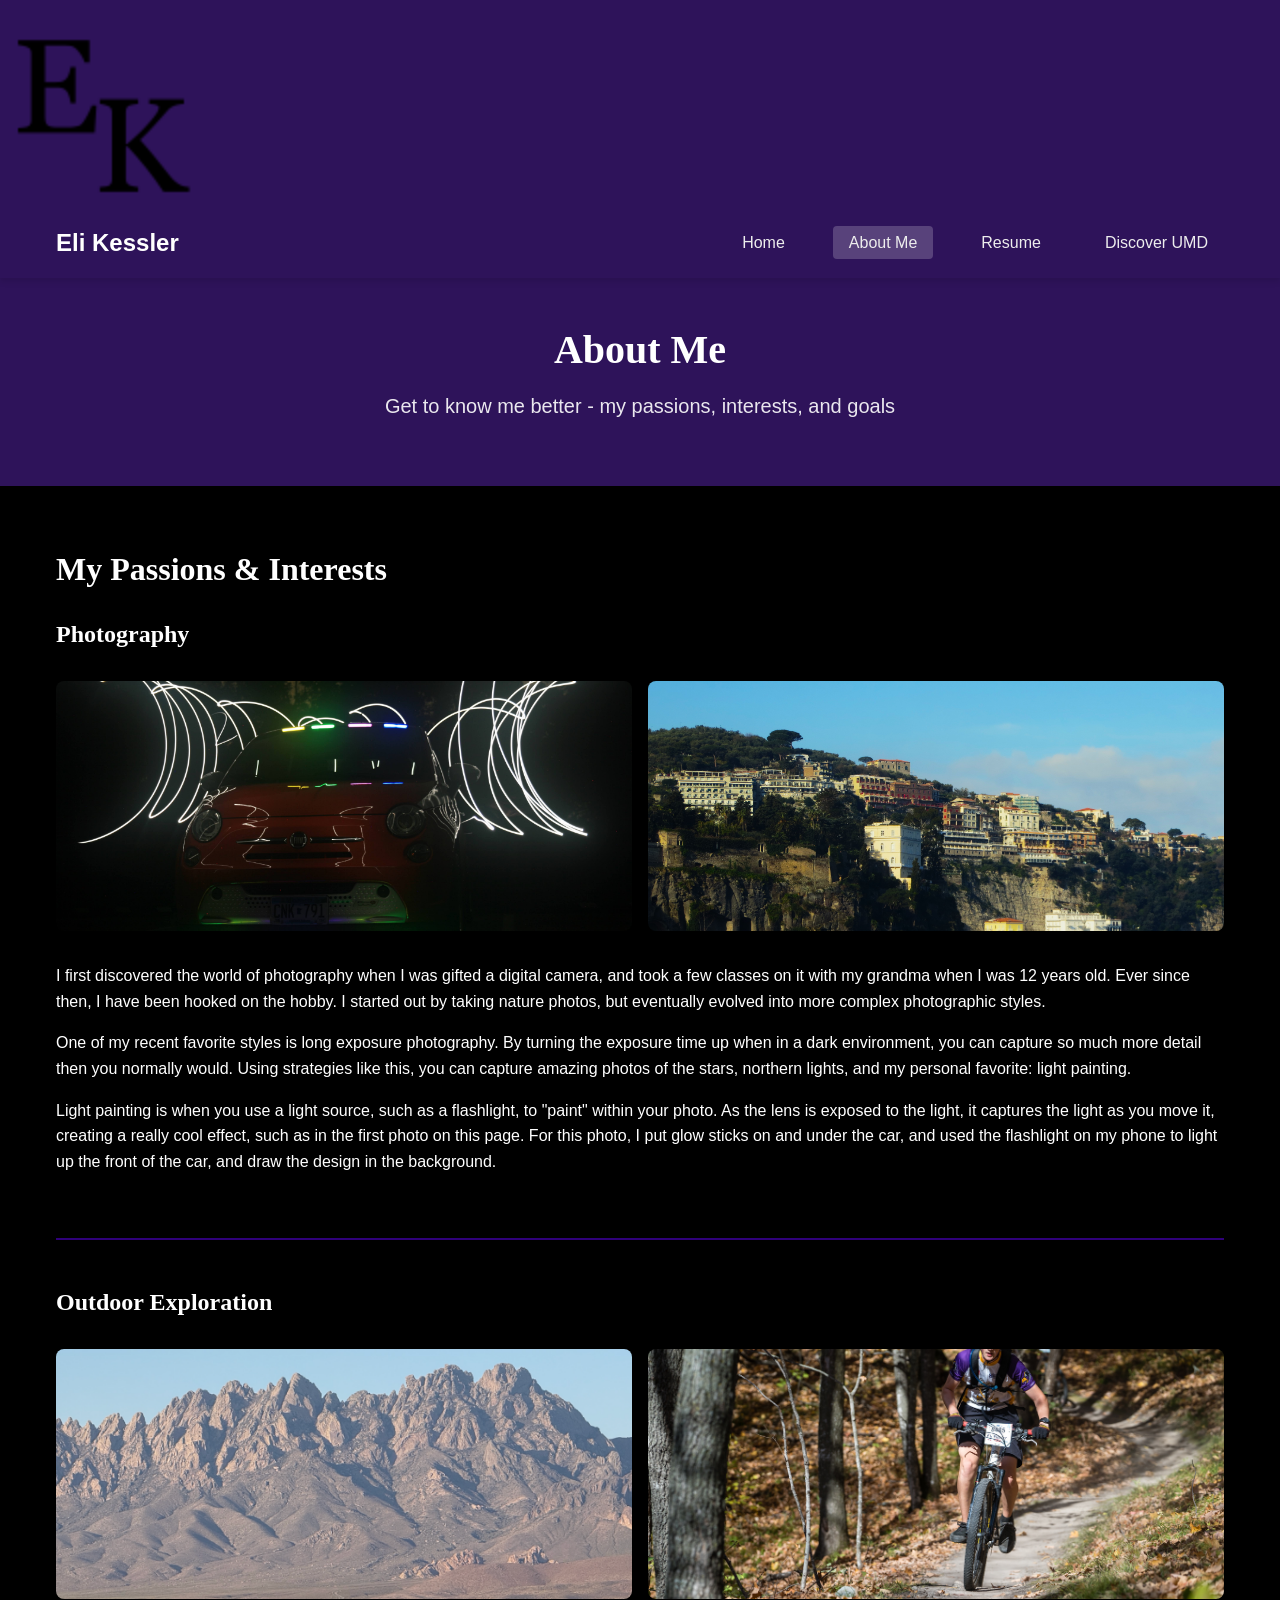
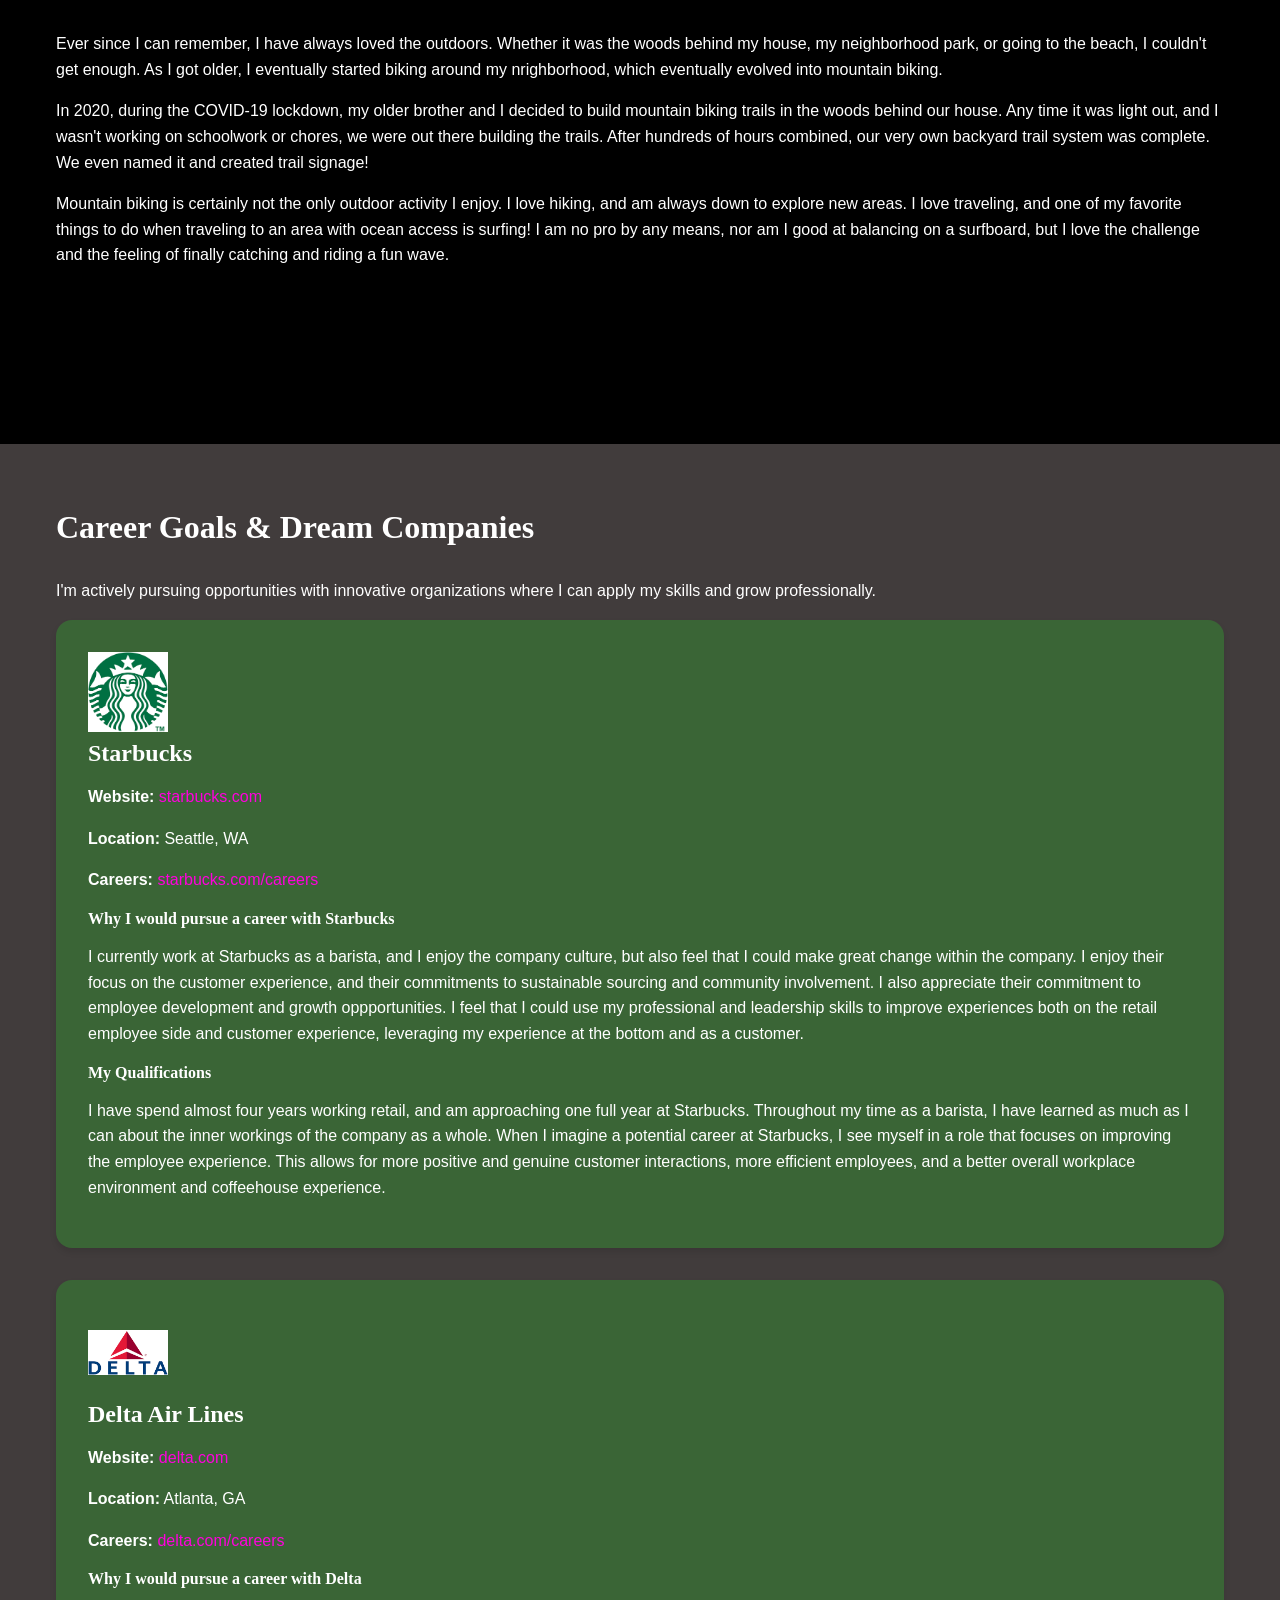
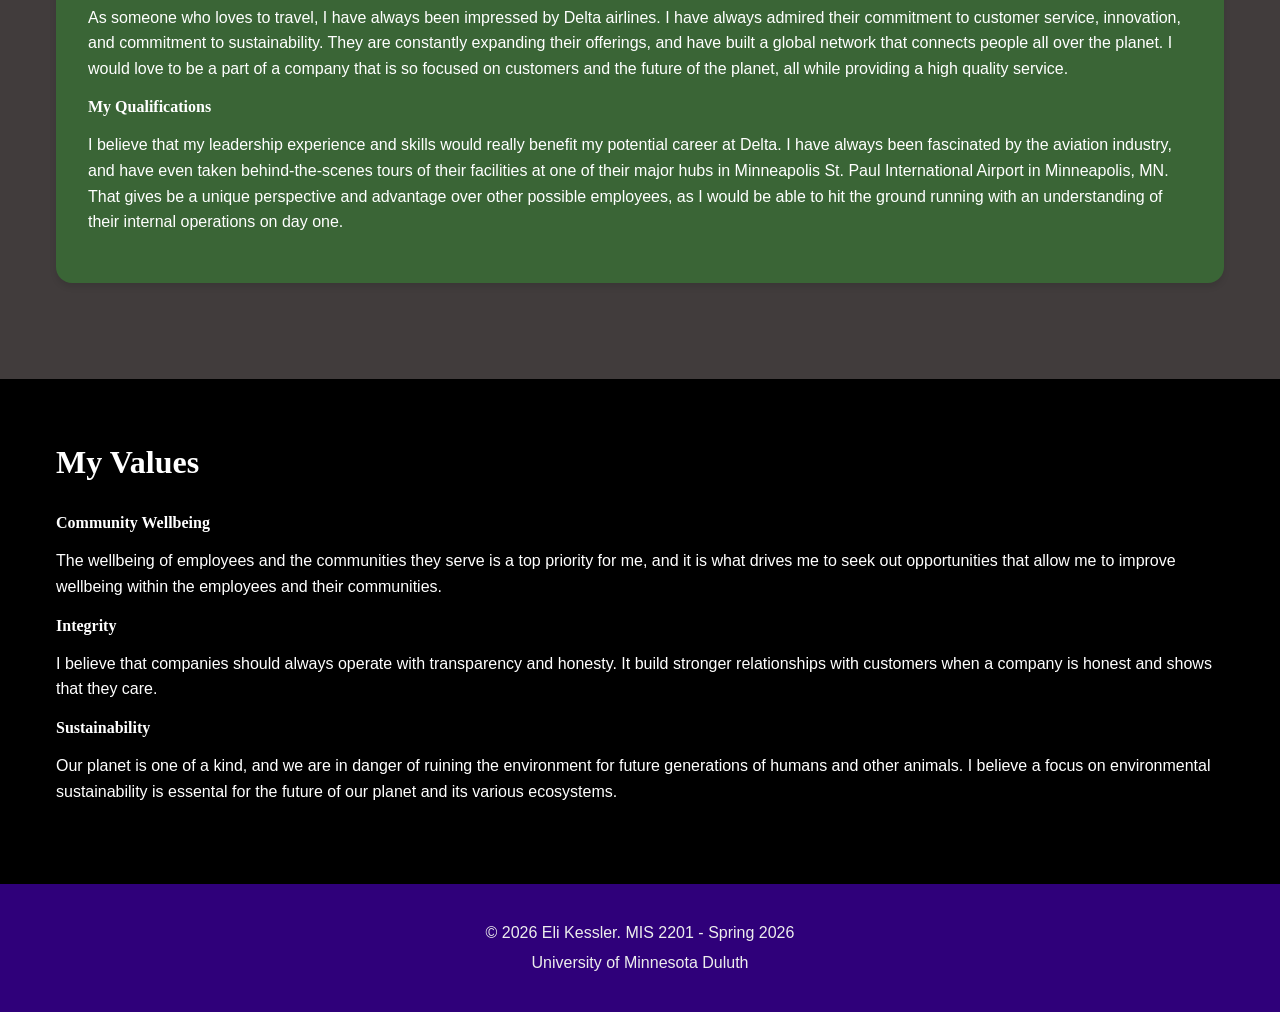
==== about.html @ c0c70bda "Add logo image to navigation bar" ====
<!DOCTYPE html>
<!-- ==================================================================================
     MIS 2201 PHASE 1: PERSONAL WEBSITE - ABOUT ME PAGE
     ==================================================================================
     
     FILE: about.html (ABOUT ME PAGE)
     DUE: March 20, 2026, 11:00 AM
     POINTS: 6 pts (out of 22 pts for Required Pages Content)
     
     REQUIREMENTS FOR THIS PAGE:
     ✓ Detailed descriptions of your hobbies
     ✓ Minimum of 3 pictures of your interests  
     ✓ Personal stories related to your hobbies
     ✓ TWO companies you want to work for with:
       - Company contact information
       - Why you're interested in them
       - Your qualifications for the role
     
     INSTRUCTIONS:
     1. This page expands on the 2 hobbies you summarized on your Home page
     2. Add detailed stories and at least 3 total images
     3. Research 2 real companies you'd like to work for
     4. Explain WHY you want to work there and what makes YOU qualified
     
     ================================================================================== -->

<html lang="en">

<head>
     <link rel="icon" type="image/png" href="images/Logo.png">
    <meta charset="UTF-8">
    <meta name="viewport" content="width=device-width, initial-scale=1.0">
    <meta name="description" content="[YOUR NAME] - About Me, hobbies, interests, career goals">

    <!-- ACTION REQUIRED: Replace [YOUR NAME] -->
    <title>Eli Kessler - About Me | Personal Portfolio</title>

    <link rel="stylesheet" href="css/style.css">
</head>

<body>

    <!-- =============================================================================
         NAVIGATION - SAME ON ALL PAGES
         ============================================================================= -->
    <nav class="navbar">
         <img src="images/Logo.png" height="200 px"/>
        <div class="container">
            <div class="logo">
                <a href="index.html">Eli Kessler</a>
            </div>
            <ul class="nav-menu">
                <li><a href="index.html">Home</a></li>
                <li><a href="about.html" class="active">About Me</a></li>
                <li><a href="resume.html">Resume</a></li>
                <li><a href="discover-umd.html">Discover UMD</a></li>
            </ul>
            <div class="hamburger">
                <span></span>
                <span></span>
                <span></span>
            </div>
        </div>
    </nav>

    <!-- =============================================================================
         PAGE HEADER
         ============================================================================= -->
    <header class="page-header">
        <div class="container">
            <h1>About Me</h1>
            <p>Get to know me better - my passions, interests, and goals</p>
        </div>
    </header>

    <!-- =============================================================================
         DETAILED HOBBIES SECTION
         =============================================================================
         REQUIRED (Part of 6 pts for About Me Page):
         - Detailed descriptions of your hobbies (expand from Home page)
         - Minimum of 3 pictures of your interests
         - Personal stories related to your hobbies
         
         INSTRUCTIONS:
         - Take the 2 hobbies you mentioned on your Home page
         - Write detailed stories about each (3-5 paragraphs each)
         - Include at least 3 total images (can be 2 for one hobby, 1 for another, etc.)
         - Share personal experiences, what you've learned, future goals
         
         IMAGE REQUIREMENTS:
         - Total: Minimum 3 images across both hobbies
         - File formats: .jpg (photos), .png (transparency if needed)
         - Size: Around 800x600px or larger
         - File size: Under 500KB each
         
         STORY TIPS:
         - How did you get started with this hobby?
         - What do you love most about it?
         - Any achievements or memorable moments?
         - How has it shaped who you are?
         - Future goals related to this hobby?
         ============================================================================= -->
    <section class="hobbies-detailed">
        <div class="container">
            <h2>My Passions & Interests</h2>

            <!-- =================================================================
                 HOBBY #1 DETAILED - ACTION REQUIRED
                 ================================================================= -->
            <div class="hobby-detail">
                <!-- HOBBY NAME -->
                <h3>Photography</h3>

                <!-- HOBBY IMAGES (Multiple images for one hobby is great!) -->
                <div class="hobby-images">
                    <!-- Image 1 for Hobby #1 -->
                    <img src="images/Car.JPG" alt="Light painting photo of a car at night">
                    <!-- ^^^ REPLACE:
                         - src= with YOUR hobby image filename
                         - alt= with accurate description
                     -->

                    <!-- Image 2 for Hobby #1 (Optional but recommended) -->
                    <img src="images/Italy.JPG" alt="Photo of a hillside in Italy taken by Eli Kessler.">
                    <!-- ^^^ OPTIONAL: Delete this if you only have 1 image for this hobby
                         But remember: you need 3 total images across BOTH hobbies
                     -->
                </div>

                <!-- DETAILED STORY - ACTION REQUIRED -->
                <div class="hobby-story">
                    <p>
                        I first discovered the world of photography when I was gifted a digital camera, and took a few classes on it with my grandma when I was 12 years old. Ever since then, I have been hooked on the hobby. I started out by taking nature photos, but eventually evolved into more complex photographic styles. 
                    </p>

                    <p>
                        One of my recent favorite styles is long exposure photography. By turning the exposure time up when in a dark environment, you can capture so much more detail then you normally would. Using strategies like this, you can capture amazing photos of the stars, northern lights, and my personal favorite: light painting.
                    </p>

                    <p>
                        Light painting is when you use a light source, such as a flashlight, to "paint" within your photo. As the lens is exposed to the light, it captures the light as you move it, creating a really cool effect, such as in the first photo on this page. For this photo, I put glow sticks on and under the car, and used the flashlight on my phone to light up the front of the car, and draw the design in the background. 
                    </p>

                    <!-- EXAMPLE (DELETE and write your own):
                         I discovered photography during a family trip to Glacier National Park when I was 
                         15 years old. My dad handed me his camera to capture a sunset, and I was instantly 
                         hooked. That single moment sparked a passion that has grown into a serious hobby.
                         
                         Over the past four years, I've explored various photography styles, from landscapes 
                         to portraits. I particularly love golden hour photography and have won two local 
                         photography contests. My favorite subjects are Minnesota's lakes and forests during 
                         autumn. I've taught myself advanced techniques using online tutorials and practice.
                         
                         Photography has taught me patience, attention to detail, and creative problem-solving - 
                         skills that translate well into my MIS studies. In the future, I hope to combine my 
                         tech skills with photography by developing apps for photographers or starting a 
                         photography business specializing in corporate headshots.
                     -->
                </div>
            </div>

            <!-- =================================================================
                 HOBBY #2 DETAILED - ACTION REQUIRED
                 ================================================================= -->
            <div class="hobby-detail">
                <h3>Outdoor Exploration</h3>

                <div class="hobby-images">
                    <!-- At minimum, you need 1 more image here to meet the "3 images total" requirement -->
                    <img src="images/mountain.jpg" alt="Photo of the organ mountains in New Mexico taken by Eli Kessler.">
                    <img src="images/Bike.JPG" alt="Photo of Eli Kessler mountain biking in the woods in Minnesota.">
                    <!-- ^^^ REPLACE with YOUR hobby image -->

                    <!-- Optional: More images for this hobby -->
                    <!-- <img src="images/your-hobby2-image2.jpg" alt="Description"> -->
                </div>

                <div class="hobby-story">
                    <p>
                        Ever since I can remember, I have always loved the outdoors. Whether it was the woods behind my house, my neighborhood park, or going to the beach, I couldn't get enough. As I got older, I eventually started biking around my nrighborhood, which eventually evolved into mountain biking. 
                    </p>

                    <p>
                        In 2020, during the COVID-19 lockdown, my older brother and I decided to build mountain biking trails in the woods behind our house. Any time it was light out, and I wasn't working on schoolwork or chores, we were out there building the trails. After hundreds of hours combined, our very own backyard trail system was complete. We even named it and created trail signage!
                    </p>

                    <p>
                        Mountain biking is certainly not the only outdoor activity I enjoy. I love hiking, and am always down to explore new areas. I love traveling, and one of my favorite things to do when traveling to an area with ocean access is surfing! I am no pro by any means, nor am I good at balancing on a surfboard, but I love the challenge and the feeling of finally catching and riding a fun wave.
                    </p>
                </div>
            </div>
 

        </div>
    </section>

    <!-- =============================================================================
         CAREER GOALS & TARGET COMPANIES
         =============================================================================
         REQUIRED (Part of 6 pts for About Me Page):
         - TWO companies you want to work for
         - For EACH company, include:
           ✓ Company name and logo
           ✓ Company contact information (website, location, email)
           ✓ Why you're interested in working there
           ✓ Your qualifications for a role at that company
         
         INSTRUCTIONS FOR COMPANY RESEARCH:
         1. Choose 2 REAL companies you'd genuinely like to work for
         2. Research each company thoroughly:
            - Visit their website, careers page
            - Understand their products/services
            - Read their mission statement and values
            - Look up recent news about the company
         3. Be specific about WHY you want to work there (not just "good company")
         4. Identify YOUR specific qualifications (skills, experience, education)
         
         COMPANY LOGO:
         - Download company logo from their website (usually in "Press" or "About" section)
         - File format: .png (usually has transparency) or .jpg
         - Save in images/ folder
         - Name clearly: "company-name-logo.png"
         
         CONTACT INFORMATION TO INCLUDE:
         - Company website URL
         - Headquarters location (city, state)
         - Careers page URL
         - LinkedIn page (optional but professional)
         ============================================================================= -->
    <section class="career-goals">
        <div class="container">
            <h2>Career Goals & Dream Companies</h2>
            <p>I'm actively pursuing opportunities with innovative organizations where I can apply my skills and grow
                professionally.</p>

            <div class="companies-grid">

                <!-- =================================================================
                     COMPANY #1 - ACTION REQUIRED
                     ================================================================= -->
                <div class="company-card">
                    <!-- COMPANY LOGO -->
                    <img src="images/Starbucks.png" alt="[Company Name] logo" class="company-logo">
                    <!-- ^^^ REPLACE:
                         1. Download company's actual logo
                         2. Save in images/ folder
                         3. Update src= and alt= above
                     -->

                    <!-- COMPANY NAME -->
                    <h3>Starbucks</h3>
                    <!-- ^^^ REPLACE with actual company name
                         Examples: "Target Corporation", "Google", "3M", "Mayo Clinic", etc.
                     -->

                    <!-- COMPANY CONTACT INFORMATION -->
                    <div class="company-info">
                        <p><strong>Website:</strong> <a href="https://www.starbucks.com"
                                target="_blank">starbucks.com</a></p>
                        <!-- ^^^ REPLACE with actual website URL -->

                        <p><strong>Location:</strong> Seattle, WA</p>
                        <!-- ^^^ REPLACE with company headquarters location -->

                        <p><strong>Careers:</strong> <a href="https://www.starbucks.com/careers"
                                target="_blank">starbucks.com/careers</a></p>
                        <!-- ^^^ REPLACE with actual careers page URL -->
                    </div>

                    <!-- WHY YOU'RE INTERESTED - ACTION REQUIRED -->
                    <div class="why-interested">
                        <h4>Why I would pursue a career with Starbucks</h4>
                        <p>
                            I currently work at Starbucks as a barista, and I enjoy the company culture, but also feel that I could make great change within the company. I enjoy their focus on the customer experience, and their commitments to sustainable sourcing and community involvement. I also appreciate their commitment to employee development and growth oppportunities. I feel that I could use my professional and leadership skills to improve experiences both on the retail employee side and customer experience, leveraging my experience at the bottom and as a customer. 

                            <!-- EXAMPLE (DELETE and write your own):
                                 I'm drawn to Target's commitment to digital innovation and customer 
                                 experience. Their recent investments in AI-powered supply chain 
                                 management and mobile app development align perfectly with my interest 
                                 in using technology to solve business problems. I also appreciate their 
                                 strong Minneapolis roots and commitment to community development.
                             -->
                        </p>
                    </div>

                    <!-- YOUR QUALIFICATIONS - ACTION REQUIRED -->
                    <div class="qualifications">
                        <h4>My Qualifications</h4>
                        <p>
                            I have spend almost four years working retail, and am approaching one full year at Starbucks. Throughout my time as a barista, I have learned as much as I can about the inner workings of the company as a whole. When I imagine a potential career at Starbucks, I see myself in a role that focuses on improving the employee experience. This allows for more positive and genuine customer interactions, more efficient employees, and a better overall workplace environment and coffeehouse experience.

                            <!-- EXAMPLE (DELETE and write your own):
                                 As an MIS major, I'm developing strong skills in web development, 
                                 data analytics, and business process optimization. This website 
                                 showcases my front-end development abilities with HTML, CSS, and 
                                 JavaScript. I've also completed coursework in database management 
                                 and project management, which would be valuable in Target's IT 
                                 department. My previous retail experience has given me insight into 
                                 customer needs and operational challenges from a ground-level perspective.
                             -->
                        </p>
                    </div>
                </div>

                <!-- =================================================================
                     COMPANY #2 - ACTION REQUIRED
                     ================================================================= -->
                <div class="company-card">
                    <img src="images/Delta.png" alt="Delta logo" class="company-logo">

                    <h3>Delta Air Lines</h3>

                    <div class="company-info">
                        <p><strong>Website:</strong> <a href="https://www.delta.com"
                                target="_blank">delta.com</a></p>
                        <!-- ^^^ REPLACE with actual website URL -->

                        <p><strong>Location:</strong> Atlanta, GA</p>
                        <!-- ^^^ REPLACE with company headquarters location -->

                        <p><strong>Careers:</strong> <a href="https://www.delta.com/careers"
                                target="_blank">delta.com/careers</a></p>
                        <!-- ^^^ REPLACE with actual careers page URL -->
                    </div>

                    <div class="why-interested">
                        <h4>Why I would pursue a career with Delta</h4>
                        <p>
                            As someone who loves to travel, I have always been impressed by Delta airlines. I have always admired their commitment to customer service, innovation, and commitment to sustainability. They are constantly expanding their offerings, and have built a global network that connects people all over the planet. I would love to be a part of a company that is so focused on customers and the future of the planet, all while providing a high quality service.
                        </p>
                    </div>

                    <div class="qualifications">
                        <h4>My Qualifications</h4>
                        <p>
                            I believe that my leadership experience and skills would really benefit my potential career at Delta. I have always been fascinated by the aviation industry, and have even taken behind-the-scenes tours of their facilities at one of their major hubs in Minneapolis St. Paul International Airport in Minneapolis, MN. That gives be a unique perspective and advantage over other possible employees, as I would be able to hit the ground running with an understanding of their internal operations on day one.
                        </p>
                    </div>
                </div>

            </div>
        </div>
    </section>

    <!-- =============================================================================
         PERSONAL VALUES (OPTIONAL - but adds depth to your page)
         =============================================================================
         This is OPTIONAL but recommended - it shows thoughtfulness and self-awareness
         ============================================================================= -->
    <section class="values">
        <div class="container">
            <h2>My Values</h2>
            <div class="values-grid">
                <div class="value-item">
                    <h4>Community Wellbeing</h4>
                    <p>The wellbeing of employees and the communities they serve is a top priority for me, and it is what drives me to seek out opportunities that allow me to improve wellbeing within the employees and their communities.</p>
                </div>
                <div class="value-item">
                    <h4>Integrity</h4>
                    <p>I believe that companies should always operate with transparency and honesty. It build stronger relationships with customers when a company is honest and shows that they care.</p>
                </div>
                <div class="value-item">
                    <h4>Sustainability</h4>
                    <p>Our planet is one of a kind, and we are in danger of ruining the environment for future generations of humans and other animals. I believe a focus on environmental sustainability is essental for the future of our planet and its various ecosystems.</p>
                </div>
                <!-- Feel free to delete this section or modify the values -->
            </div>
        </div>
    </section>

    <!-- =============================================================================
         FOOTER - SAME ON ALL PAGES
         ============================================================================= -->
    <footer>
        <div class="container">
            <p>&copy; 2026 Eli Kessler. MIS 2201 - Spring 2026</p>
            <p>University of Minnesota Duluth</p>
        </div>
    </footer>

    <script src="js/script.js"></script>

</body>

</html>

<!-- ==================================================================================
     SUBMISSION CHECKLIST FOR about.html (About Me Page)
     ==================================================================================
     
     Before submitting, verify YOU HAVE:
     ✓ Written detailed stories about your 2 hobbies (3-5 paragraphs each)
     ✓ Included minimum 3 total images of your interests
     ✓ Researched 2 REAL companies you want to work for
     ✓ Included company logos for both companies
     ✓ Provided contact information for both companies (website, location, careers page)
     ✓ Written specific reasons WHY you want to work at each company
     ✓ Explained YOUR qualifications for each company
     ✓ Replaced ALL placeholder text with your content
     ✓ Replaced ALL placeholder images with your images
     ✓ Tested page in browser (looks good on desktop AND mobile)
     ✓ All navigation links work
     
     GRADING: This page is worth 6 points out of 22 total for Required Pages
     
     COMMON MISTAKES TO AVOID:
     ✗ Generic "I want to work here because it's a great company"
     ✗ No company logos
     ✗ Missing contact information
     ✗ Less than 3 images total
     ✗ Short, surface-level hobby descriptions
     ✗ Not explaining YOUR specific qualifications
     
     ================================================================================== -->
---- css/style.css ----
/* ==================================================================================
   MIS 2201 PHASE 1: PERSONAL WEBSITE STYLESHEET
   ==================================================================================
   
   FILE: style.css
   PURPOSE: Main stylesheet for your personal portfolio website
   
   WHAT THIS FILE DOES:
   - Controls all visual styling (colors, fonts, layouts, spacing)
   - Makes your website responsive (looks good on phones, tablets, desktops)
   - Creates animations and interactive effects
   - Ensures consistent design across all pages
   
   ================================================================================== 
   
   CSS BASICS FOR STUDENTS
   ==================================================================================
   
   CSS (Cascading Style Sheets) controls how your HTML looks. It uses "selectors"
   to target HTML elements and apply styles to them.
   
   ANATOMY OF A CSS RULE:
   ```
   selector {
       property: value;
       another-property: another-value;
   }
   ```
   
   EXAMPLE:
   ```
   h1 {
       color: red;
       font-size: 24px;
   }
   ```
   This makes all <h1> headings red and 24 pixels tall.
   
   ================================================================================== 
   
   CUSTOMIZING THIS STYLESHEET
   ==================================================================================
   
   YOU DON'T NEED TO MODIFY THIS FILE TO COMPLETE THE PROJECT!
   
   However, if you want to customize your website's appearance, here are the
   easiest ways to do it:
   
   1. CHANGE COLORS (See CSS Variables section below)
      - Scroll down to :root { } section
      - Change the color values
      - Example: Change --primary-color from #7a0019 to #ff0000 for red
   
   2. CHANGE FONTS
      - Find the --font-primary and --font-heading variables
      - Replace with different font families
      - Example: --font-primary: 'Arial', sans-serif;
   
   3. ADJUST SPACING
      - Modify the --spacing variables to make things closer or further apart
   
   4. CHANGE BORDER RADIUS
      - Adjust --radius variables to make corners more or less rounded
   
   Make changes carefully and test in your browser after each change!
   
   ================================================================================== 
   
   CSS VARIABLES (Custom Properties)
   ==================================================================================
   
   CSS Variables let you define values once and reuse them throughout the file.
   This makes it easy to change colors, fonts, or spacing in one place.
   
   HOW TO USE:
   - Define: --variable-name: value; (in :root)
   - Use: var(--variable-name) anywhere in the file
   
   EXAMPLE:
   ```
   :root {
       --my-color: blue;
   }
   
   h1 {
       color: var(--my-color);  (h1 will be blue)
   }
   ```
   
   TIP: Change the values below to customize your entire website's look!

==================================================================================*/
.header-logo {
    max-width: 200px; /* Adjust this number to make it bigger or smaller */
    height: auto;
}
/* ===== CSS VARIABLES ===== */
:root {
    /* Colors - Customize these! */
    --primary-color: #2e135a;
    /* UMD Maroon */
    --secondary-color: #3a6536;
    /* UMD Gold */
    --accent-color: #ff00dd;
    /* Blue accent */
    --text-primary: #ffffff;
    /* Dark gray */
    --text-secondary: #ffffff;
    /* Medium gray */
    --background: #000000;
    /* White */
    --background-light: #413c3c;
    /* Light gray */
    --border-color: #2f007a;
    /* Border gray */

    /* Fonts */
    --font-primary: 'Georgia', Tahoma, Geneva, Verdana, sans-serif;
    --font-heading: 'Georgia', serif;

    /* Spacing */
    --spacing-xs: 0.5rem;
    --spacing-sm: 1rem;
    --spacing-md: 2rem;
    --spacing-lg: 3rem;
    --spacing-xl: 4rem;

    /* Border Radius */
    --radius-sm: 0.25rem;
    --radius-md: 0.5rem;
    --radius-lg: 1rem;

    /* Shadows */
    --shadow-sm: 0 1px 2px rgba(0, 0, 0, 0.05);
    --shadow-md: 0 4px 6px rgba(0, 0, 0, 0.1);
    --shadow-lg: 0 10px 15px rgba(0, 0, 0, 0.1);
}

/* ===== RESET & BASE STYLES ===== */
* {
    margin: 0;
    padding: 0;
    box-sizing: border-box;
}

html {
    scroll-behavior: smooth;
}

body {
    font-family: var(--font-primary);
    color: var(--text-primary);
    line-height: 1.6;
    background-color: var(--background);
}

.container {
    max-width: 1200px;
    margin: 0 auto;
    padding: 0 var(--spacing-sm);
}

/* ===== TYPOGRAPHY ===== */
h1,
h2,
h3,
h4,
h5,
h6 {
    font-family: var(--font-heading);
    line-height: 1.2;
    margin-bottom: var(--spacing-sm);
    color: var(--text-primary);
}

h1 {
    font-size: 2.5rem;
}

h2 {
    font-size: 2rem;
    margin-bottom: var(--spacing-md);
}

h3 {
    font-size: 1.5rem;
}

p {
    margin-bottom: var(--spacing-sm);
}

a {
    color: var(--accent-color);
    text-decoration: none;
    transition: color 0.3s ease;
}

a:hover {
    color: var(--primary-color);
    text-decoration: underline;
}

/* ===== NAVIGATION ===== */
.navbar {
    background-color: var(--primary-color);
    color: white;
    padding: var(--spacing-sm) 0;
    box-shadow: var(--shadow-md);
    position: sticky;
    top: 0;
    z-index: 1000;
}

.navbar .container {
    display: flex;
    justify-content: space-between;
    align-items: center;
}

.logo a {
    color: white;
    font-size: 1.5rem;
    font-weight: bold;
    text-decoration: none;
}

.nav-menu {
    display: flex;
    list-style: none;
    gap: var(--spacing-md);
}

.nav-menu a {
    color: #ededed;
    padding: 0.5rem 1rem;
    border-radius: var(--radius-sm);
    transition: background-color 0.3s ease;
}

.nav-menu a:hover,
.nav-menu a.active {
    background-color: rgba(255, 255, 255, 0.2);
    text-decoration: none;
}

/* Hamburger Menu (Mobile) */
.hamburger {
    display: none;
    flex-direction: column;
    cursor: pointer;
    gap: 4px;
}

.hamburger span {
    width: 25px;
    height: 3px;
    background-color: white;
    transition: 0.3s;
}

/* ===== HERO SECTION ===== */
.hero {
    background: linear-gradient(135deg, var(--primary-color) 0%, var(--accent-color) 100%);
    color: white;
    padding: var(--spacing-xl) 0;
    text-align: center;
}

.hero-content {
    max-width: 800px;
    margin: 0 auto;
}

.headshot {
    width: 200px;
    height: 200px;
    border-radius: 50%;
    object-fit: cover;
    border: 5px solid white;
    box-shadow: var(--shadow-lg);
    margin-bottom: var(--spacing-md);
}

.hero h1 {
    color: white;
    margin-bottom: var(--spacing-sm);
}

.intro {
    font-size: 1.25rem;
    max-width: 600px;
    margin: 0 auto;
}

/* ===== SECTIONS ===== */
section {
    padding: var(--spacing-xl) 0;
}

section:nth-child(even) {
    background-color: var(--background-light);
}

.page-header {
    background-color: var(--primary-color);
    color: white;
    padding: var(--spacing-lg) 0;
    text-align: center;
}

.page-header h1 {
    color: white;
}

.page-header p {
    font-size: 1.25rem;
    opacity: 0.9;
}

/* ===== BUTTONS ===== */
.btn {
    display: inline-block;
    padding: 0.75rem 1.5rem;
    border-radius: var(--radius-md);
    font-weight: bold;
    text-decoration: none;
    transition: all 0.3s ease;
    cursor: pointer;
    border: none;
}

.btn-primary {
    background-color: var(--primary-color);
    color: white;
}

.btn-primary:hover {
    background-color: #e6b800;
    text-decoration: none;
    transform: translateY(-2px);
    box-shadow: var(--shadow-lg);
}

.btn-secondary {
    background-color: var(--secondary-color);
    color: var(--text-primary);
}

.btn-secondary:hover {
    background-color: #e6b800;
    text-decoration: none;
    transform: translateY(-2px);
}

.btn-download {
    background-color: var(--accent-color);
    color: white;
    margin-top: var(--spacing-sm);
}

.btn-download:hover {
    background-color: #e6b800;
    text-decoration: none;
}

/* ===== GRIDS ===== */
.hobby-grid,
.highlights-grid,
.reasons-grid,
.facts-grid,
.skills-grid {
    display: grid;
    grid-template-columns: repeat(auto-fit, minmax(250px, 1fr));
    gap: var(--spacing-md);
    margin-top: var(--spacing-md);
}

/* ===== CARDS ===== */
.hobby-card,
.reason-card,
.highlight-item,
.highlight-card,
.company-card {
    background: #3a6536;
    padding: var(--spacing-md);
    border-radius: var(--radius-lg);
    box-shadow: var(--shadow-md);
    transition: transform 0.3s ease, box-shadow 0.3s ease;
}

.hobby-card:hover,
.reason-card:hover,
.highlight-item:hover,
.highlight-card:hover {
    transform: translateY(-5px);
    box-shadow: var(--shadow-lg);
}

.hobby-card img {
    width: 100%;
    height: 200px;
    object-fit: cover;
    border-radius: var(--radius-md);
    margin-bottom: var(--spacing-sm);
}

.highlight-item img,
.highlight-card img {
    width: 100%;
    height: auto;
    border-radius: var(--radius-md);
    margin-bottom: var(--spacing-sm);
}

.reason-card .icon {
    font-size: 3rem;
    margin-bottom: var(--spacing-sm);
}

/* ===== VIDEO CONTAINERS ===== */
.video-container {
    position: relative;
    padding-bottom: 56.25%;
    /* 16:9 Aspect Ratio */
    height: 0;
    overflow: hidden;
    max-width: 800px;
    margin: var(--spacing-md) auto;
    border-radius: var(--radius-lg);
    box-shadow: var(--shadow-lg);
}

.video-container iframe,
.video-container video {
    position: absolute;
    top: 0;
    left: 0;
    width: 100%;
    height: 100%;
}

/* ===== RESUME SPECIFIC ===== */
.resume-section {
    margin-bottom: var(--spacing-lg);
}

.resume-item {
    margin-bottom: var(--spacing-md);
    padding-bottom: var(--spacing-md);
    border-bottom: 1px solid var(--border-color);
}

.resume-item:last-child {
    border-bottom: none;
}

.item-header {
    display: flex;
    justify-content: space-between;
    align-items: baseline;
    margin-bottom: var(--spacing-xs);
}

.item-header h3 {
    margin-bottom: 0;
}

.date {
    color: var(--text-secondary);
    font-style: italic;
}

.institution {
    color: var(--text-secondary);
    margin-bottom: var(--spacing-sm);
}

.resume-item ul {
    margin-left: var(--spacing-md);
}

.resume-item li {
    margin-bottom: var(--spacing-xs);
}

.skill-category {
    background: var(--background-light);
    padding: var(--spacing-md);
    border-radius: var(--radius-md);
}

/* ===== COMPANIES (About Page) ===== */
.company-card {
    margin-bottom: var(--spacing-md);
}

.company-header {
    display: flex;
    align-items: center;
    gap: var(--spacing-sm);
    margin-bottom: var(--spacing-md);
}

.company-logo {
    width: 80px;
    height: 80px;
    object-fit: contain;
}

.company-details h4 {
    margin-top: var(--spacing-md);
    color: var(--primary-color);
}

.company-details ul {
    margin-left: var(--spacing-md);
}

/* ===== HOBBY DETAILS (About Page) ===== */
.hobby-detail {
    margin-bottom: var(--spacing-lg);
    padding-bottom: var(--spacing-lg);
    border-bottom: 2px solid var(--border-color);
}

.hobby-detail:last-child {
    border-bottom: none;
}

.hobby-images {
    display: grid;
    grid-template-columns: repeat(auto-fit, minmax(250px, 1fr));
    gap: var(--spacing-sm);
    margin: var(--spacing-md) 0;
}

.hobby-images img {
    width: 100%;
    height: 250px;
    object-fit: cover;
    border-radius: var(--radius-md);
}

/* ===== UMD FACTS ===== */
.facts-grid {
    text-align: center;
}

.fact {
    padding: var(--spacing-md);
}

.fact-number {
    font-size: 2.5rem;
    font-weight: bold;
    color: var(--primary-color);
}

.fact-label {
    color: var(--text-secondary);
    font-size: 0.9rem;
}

/* ===== CTA SECTION ===== */
.cta {
    text-align: center;
    padding: var(--spacing-xl) 0;
    background: linear-gradient(135deg, var(--primary-color) 0%, var(--accent-color) 100%);
    color: white;
}

.cta h2,
.cta p {
    color: white;
}

.cta-buttons {
    display: flex;
    gap: var(--spacing-sm);
    justify-content: center;
    margin-top: var(--spacing-md);
}

/* ===== FOOTER ===== */
footer {
    background-color: #2f007a;;
    color: #ededed;
    text-align: center;
    padding: var(--spacing-md) 0;
}

footer p {
    margin: 0.25rem 0;
}

/* ===== RESPONSIVE DESIGN ===== */
@media (max-width: 768px) {

    /* Mobile navigation */
    .nav-menu {
        position: fixed;
        left: -100%;
        top: 60px;
        flex-direction: column;
        background-color: var(--primary-color);
        width: 100%;
        text-align: center;
        transition: 0.3s;
        box-shadow: var(--shadow-lg);
        padding: var(--spacing-md) 0;
    }

    .nav-menu.active {
        left: 0;
    }

    .hamburger {
        display: flex;
    }

    /* Typography adjustments */
    h1 {
        font-size: 2rem;
    }

    h2 {
        font-size: 1.75rem;
    }

    /* Grid adjustments */
    .hobby-grid,
    .highlights-grid,
    .reasons-grid {
        grid-template-columns: 1fr;
    }

    /* Header adjustments */
    .item-header {
        flex-direction: column;
        align-items: flex-start;
    }

    /* CTA buttons */
    .cta-buttons {
        flex-direction: column;
        align-items: center;
    }

    .btn {
        width: 80%;
    }
}

/* ===== UTILITY CLASSES ===== */
.text-center {
    text-align: center;
}

.mt-1 {
    margin-top: var(--spacing-sm);
}

.mt-2 {
    margin-top: var(--spacing-md);
}

.mt-3 {
    margin-top: var(--spacing-lg);
}

.mb-1 {
    margin-bottom: var(--spacing-sm);
}

.mb-2 {
    margin-bottom: var(--spacing-md);
}

.mb-3 {
    margin-bottom: var(--spacing-lg);
}

/* ===== ANIMATIONS ===== */
@keyframes fadeIn {
    from {
        opacity: 0;
        transform: translateY(20px);
    }

    to {
        opacity: 1;
        transform: translateY(0);
    }
}

.fade-in {
    animation: fadeIn 0.6s ease-out;
}
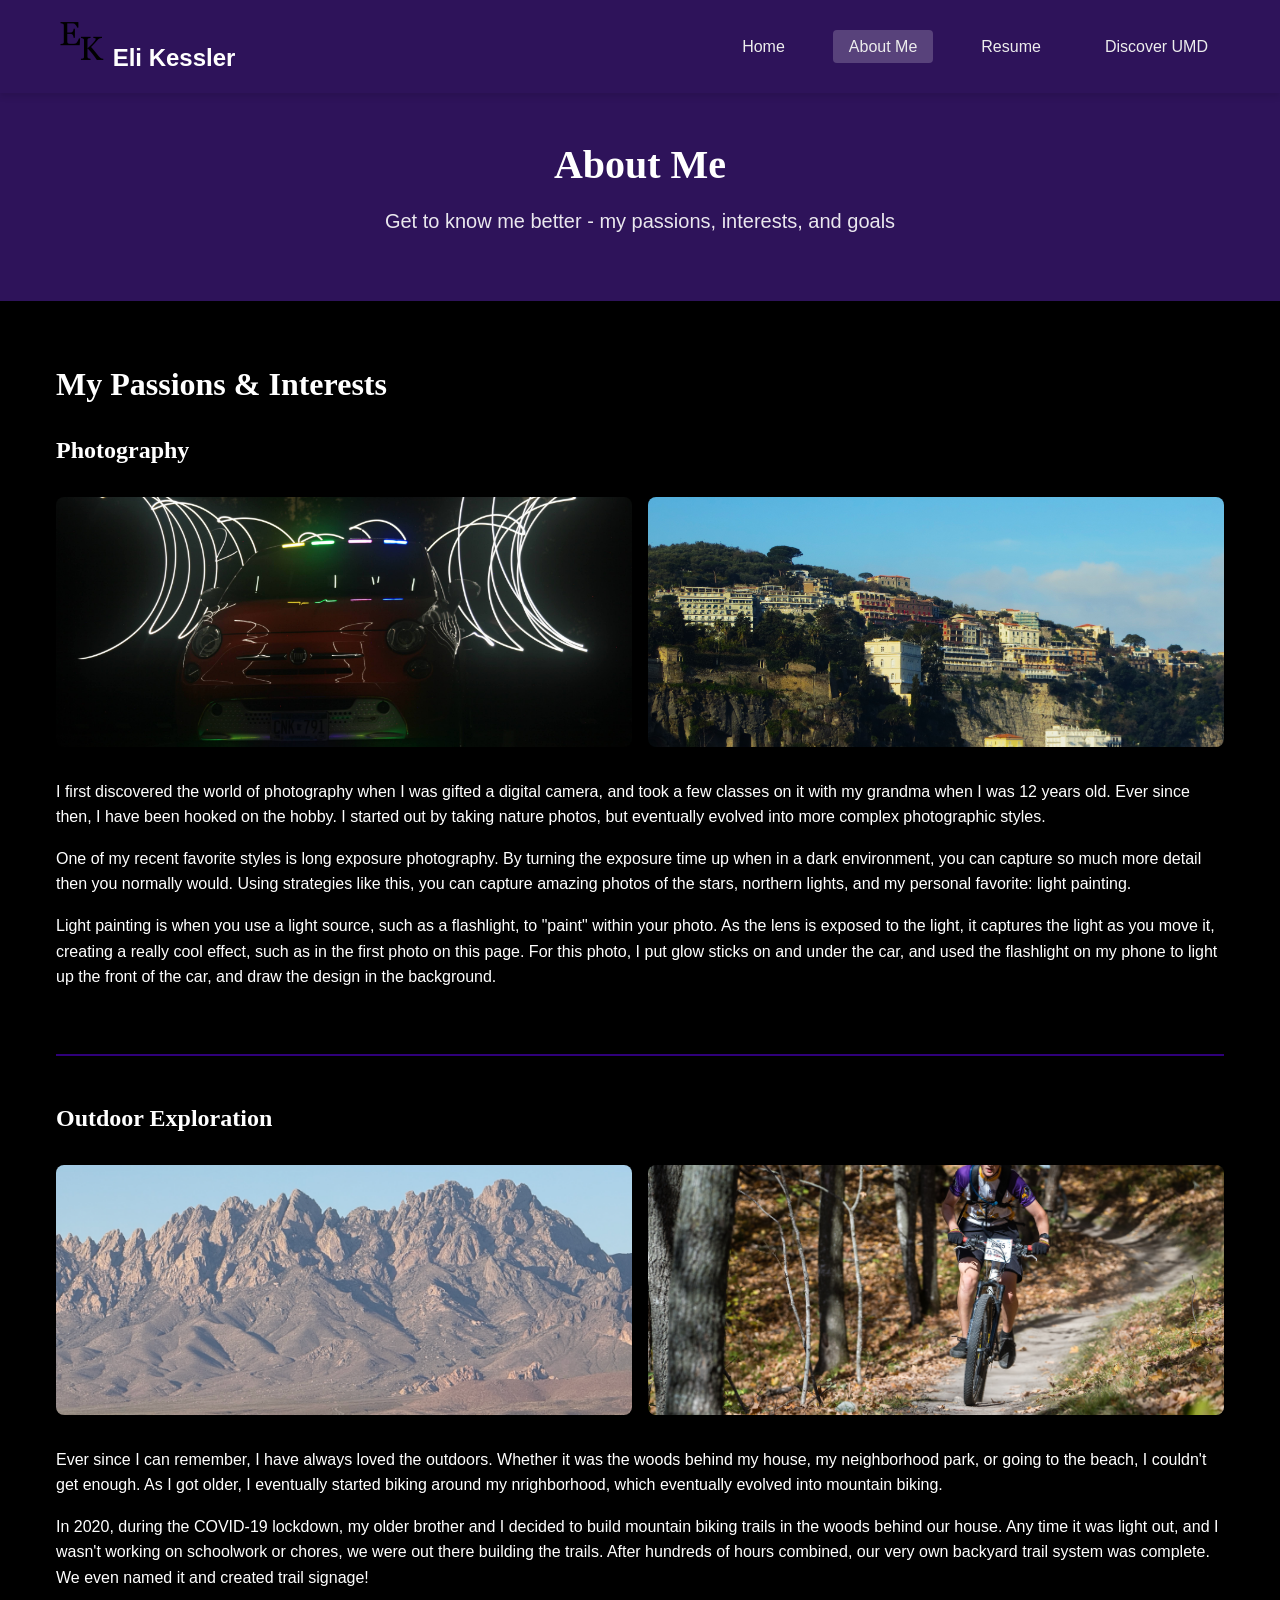
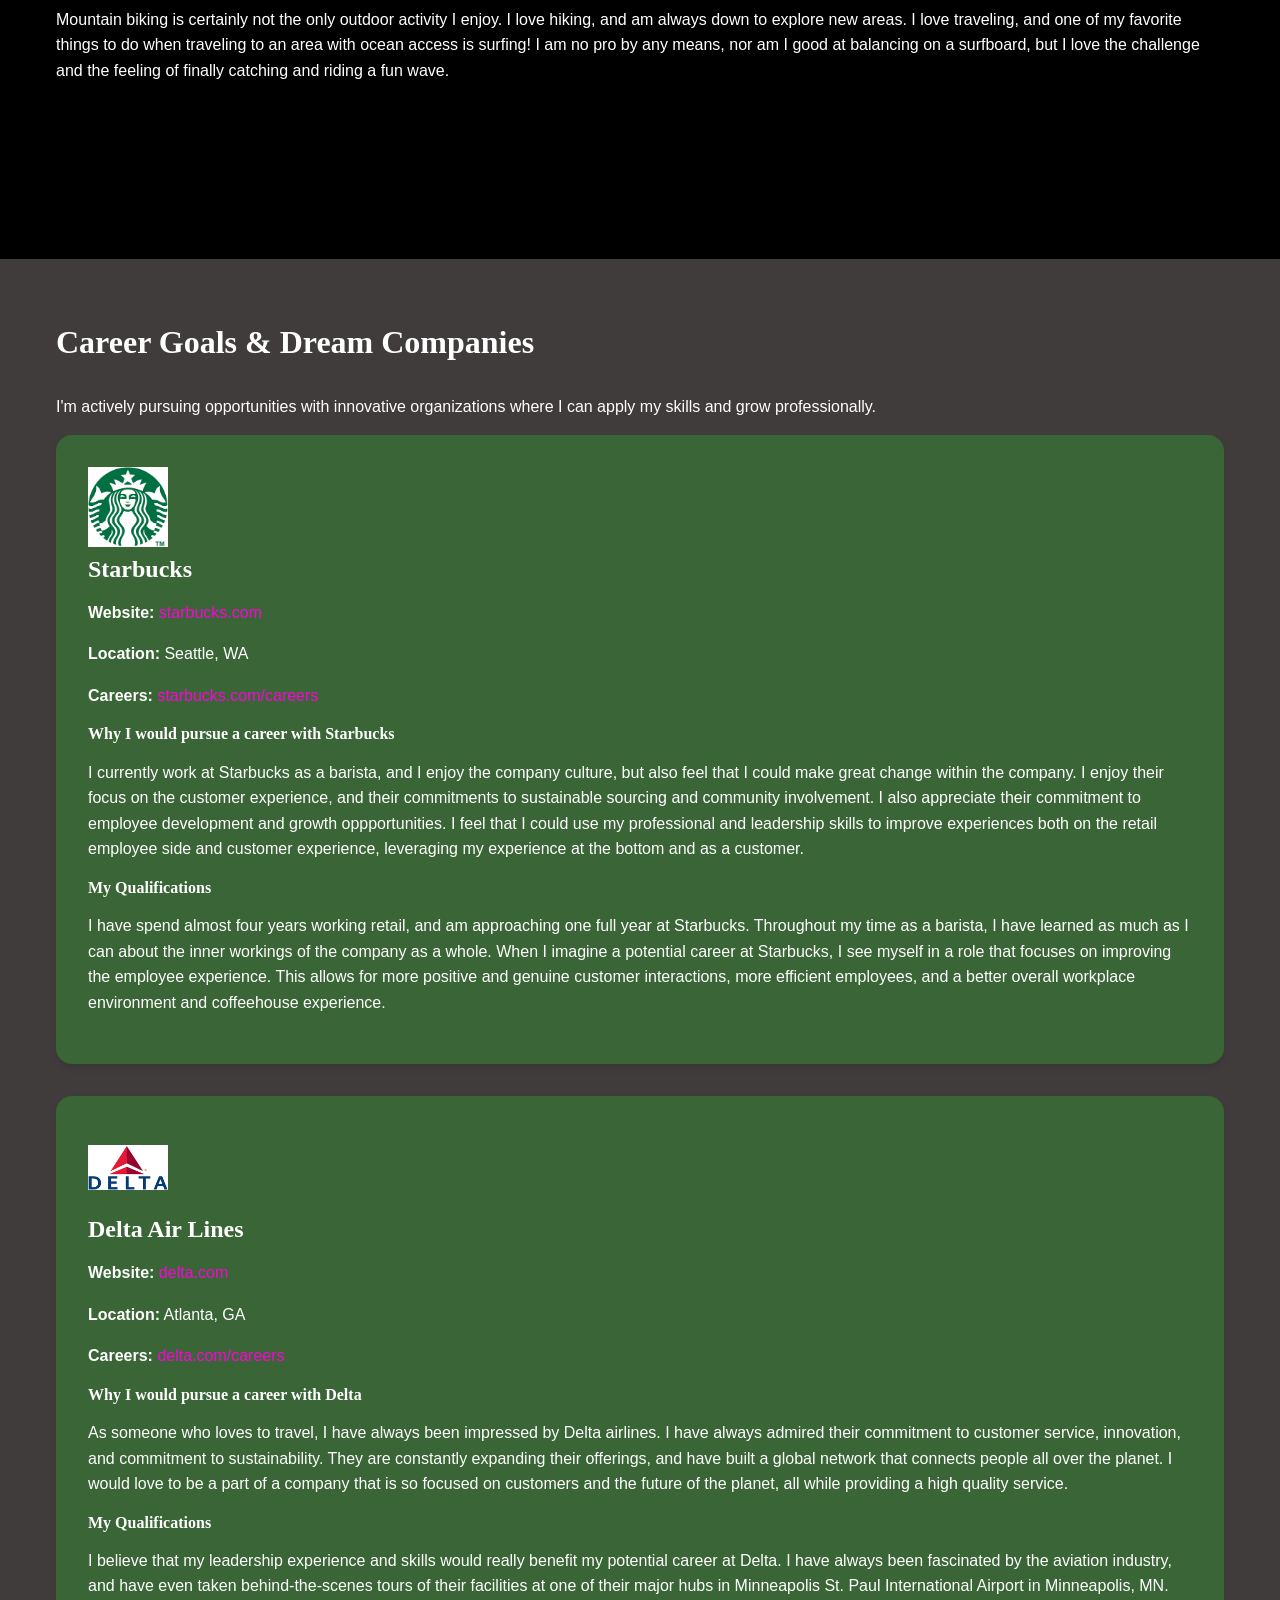
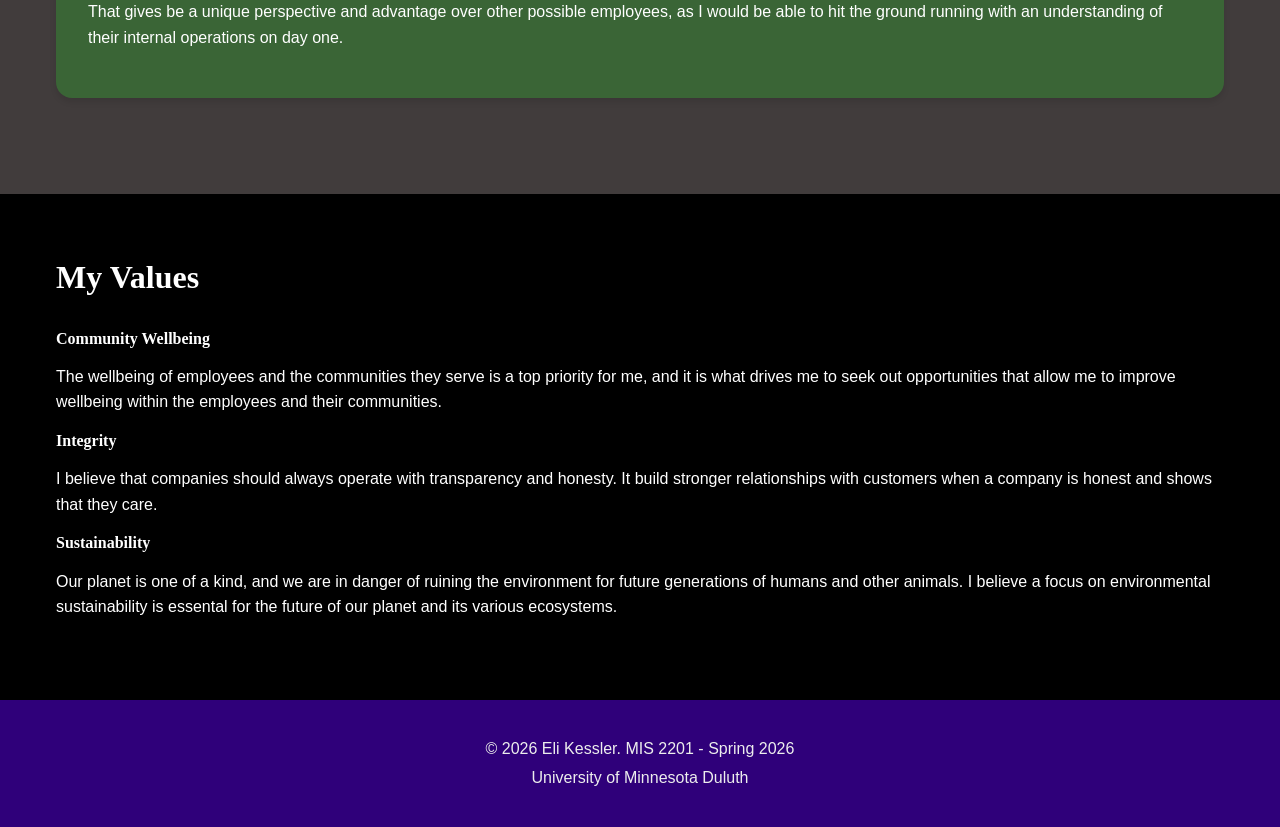
==== commit 7b42c467: "Update logo image and link in navigation" ====
--- a/about.html
+++ b/about.html
@@ -44,10 +44,10 @@
          NAVIGATION - SAME ON ALL PAGES
          ============================================================================= -->
     <nav class="navbar">
-         <img src="images/Logo.png" height="200 px"/>
+        
         <div class="container">
             <div class="logo">
-                <a href="index.html">Eli Kessler</a>
+                <a href="index.html"> <img src="images/Logo.png" height="50 px"/> Eli Kessler</a>
             </div>
             <ul class="nav-menu">
                 <li><a href="index.html">Home</a></li>
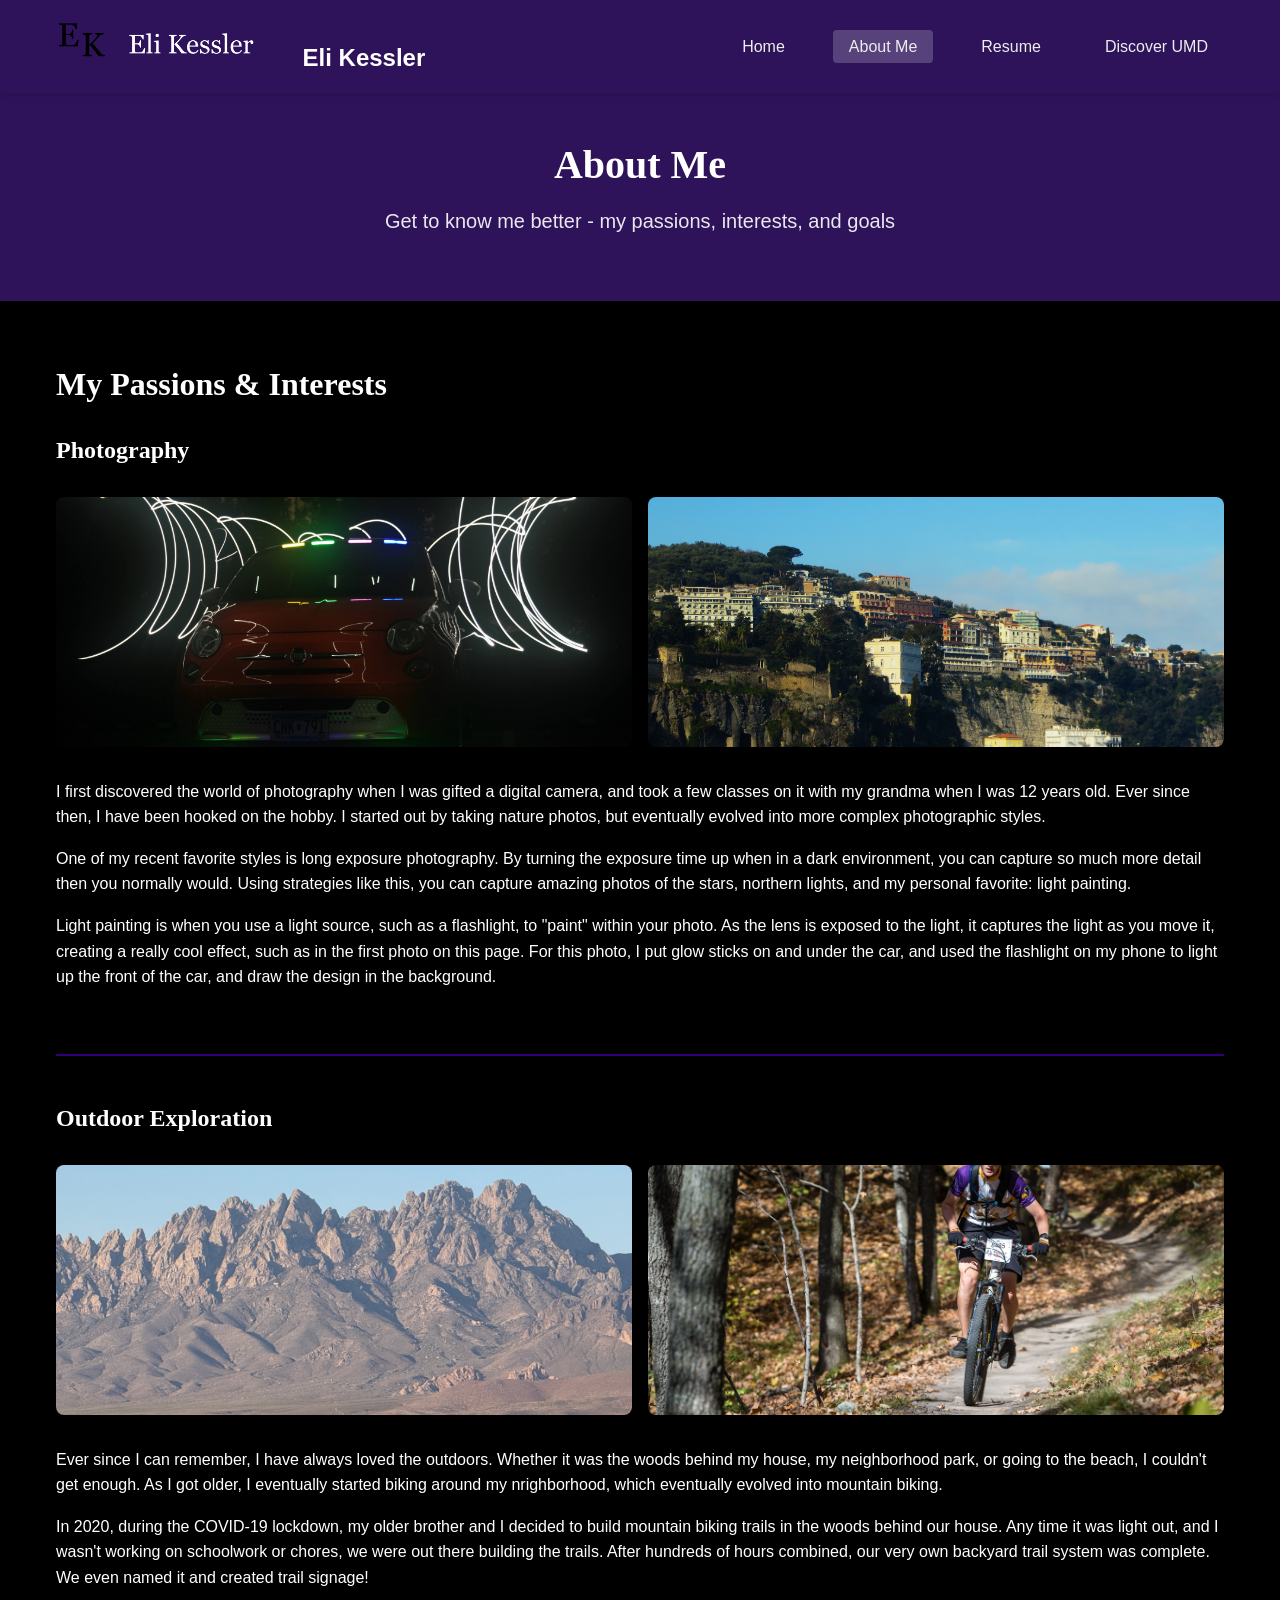
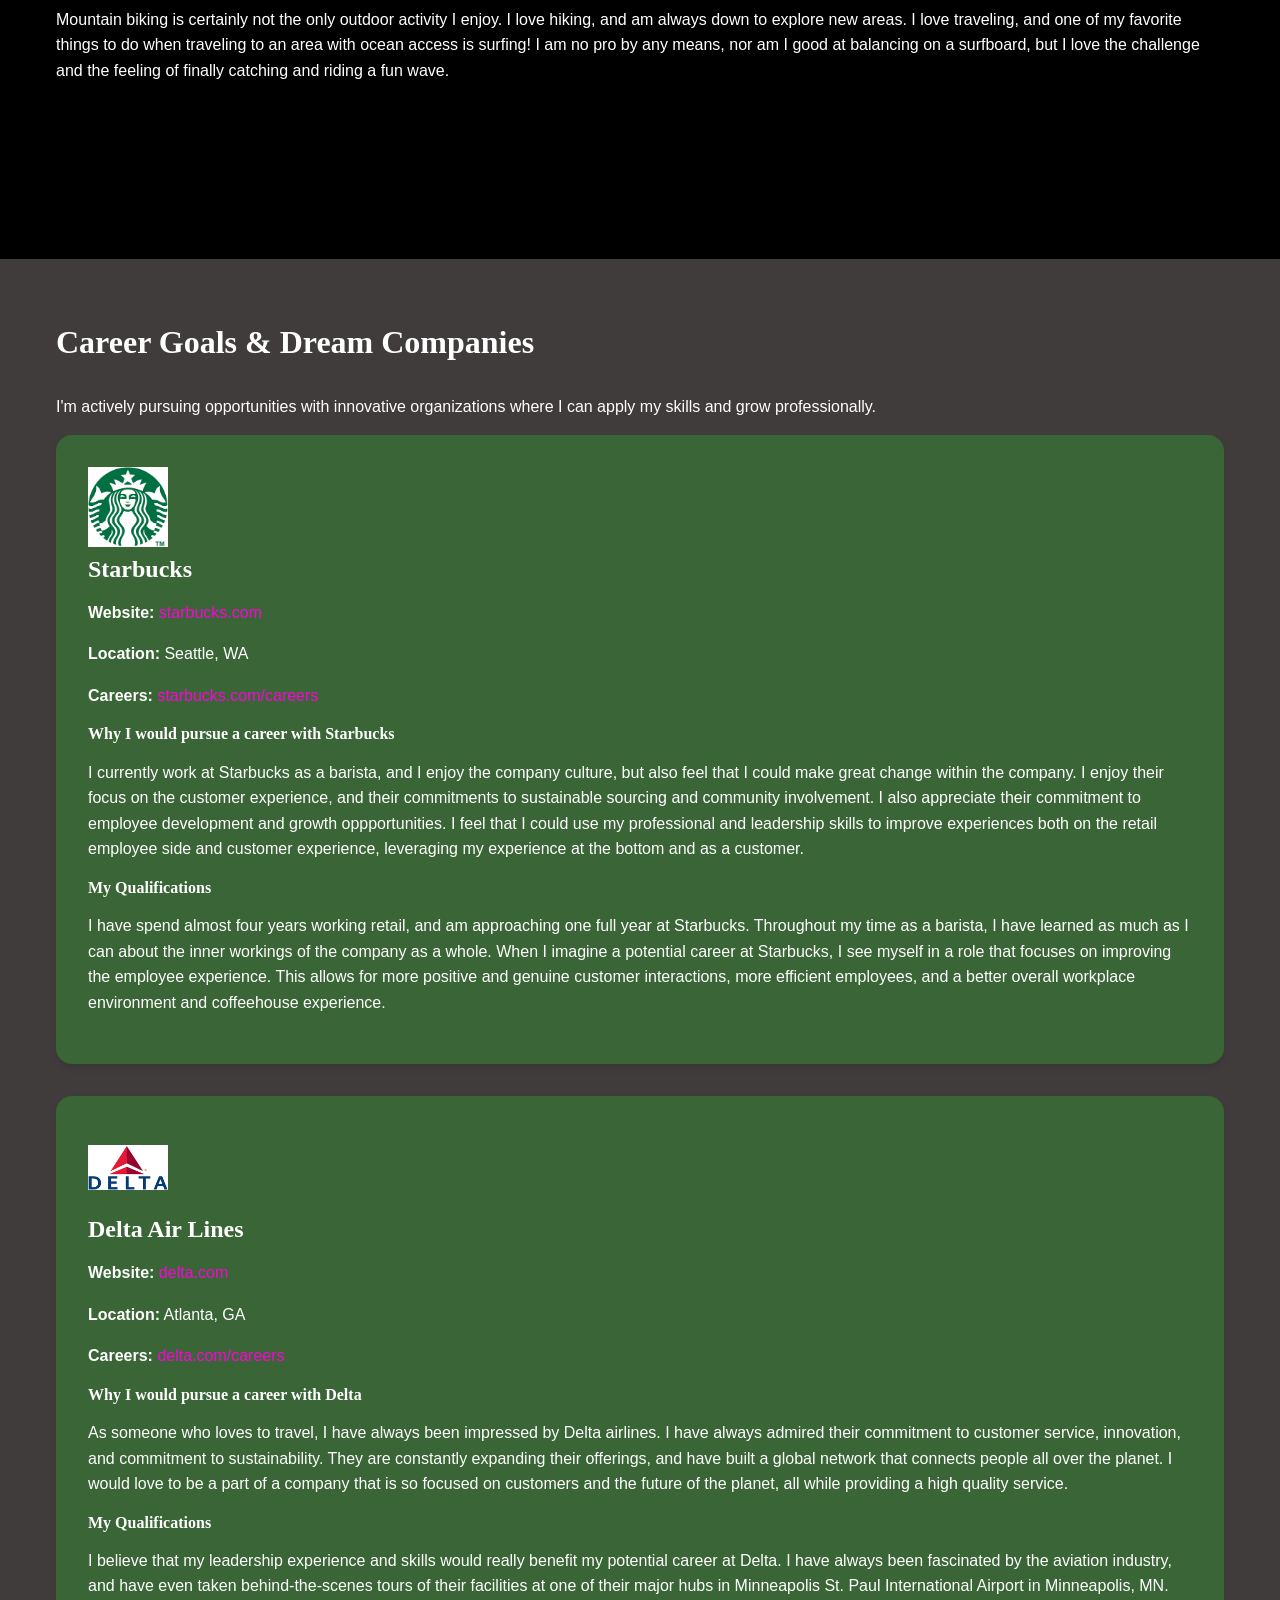
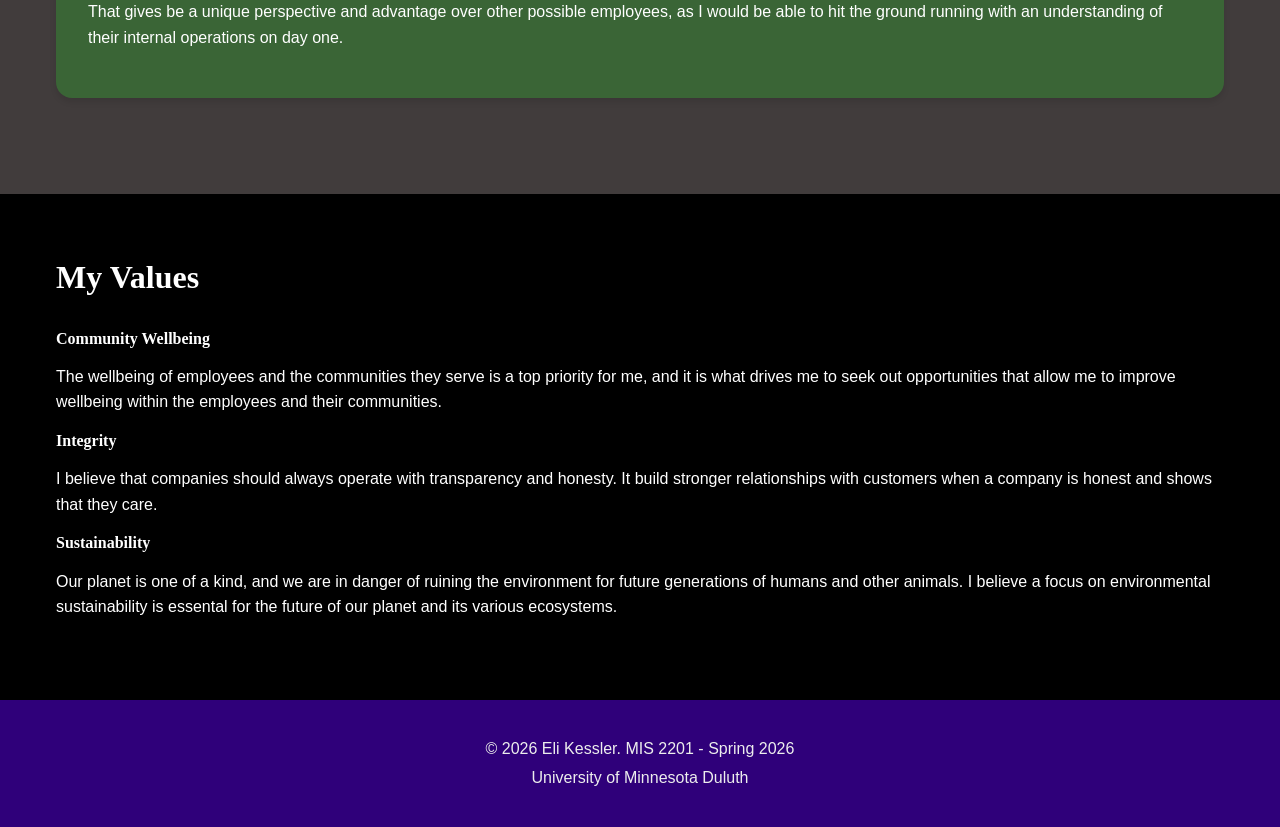
==== commit 1d2ec5d7: "Update about.html" ====
--- a/about.html
+++ b/about.html
@@ -27,7 +27,7 @@
 <html lang="en">
 
 <head>
-     <link rel="icon" type="image/png" href="images/Logo.png">
+     <link rel="icon" type="image/png" href="images/Favicon.png">
     <meta charset="UTF-8">
     <meta name="viewport" content="width=device-width, initial-scale=1.0">
     <meta name="description" content="[YOUR NAME] - About Me, hobbies, interests, career goals">
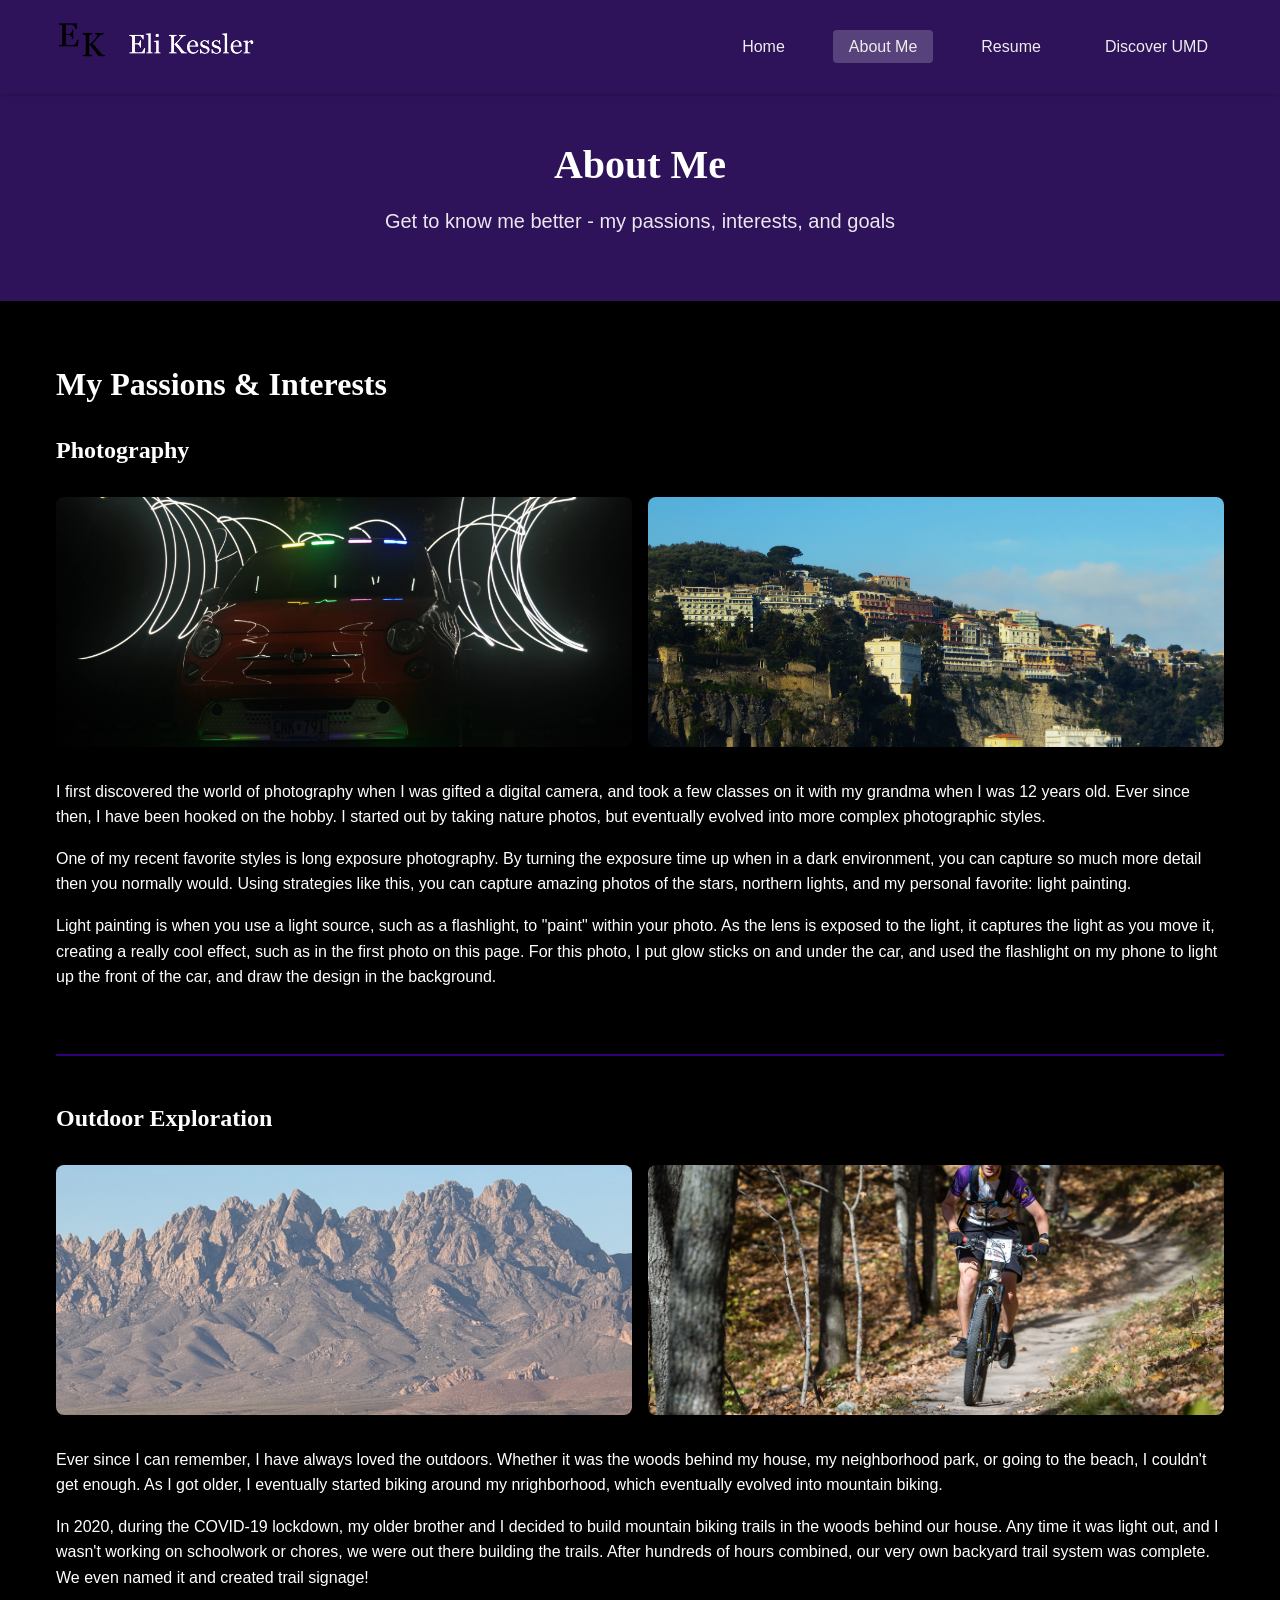
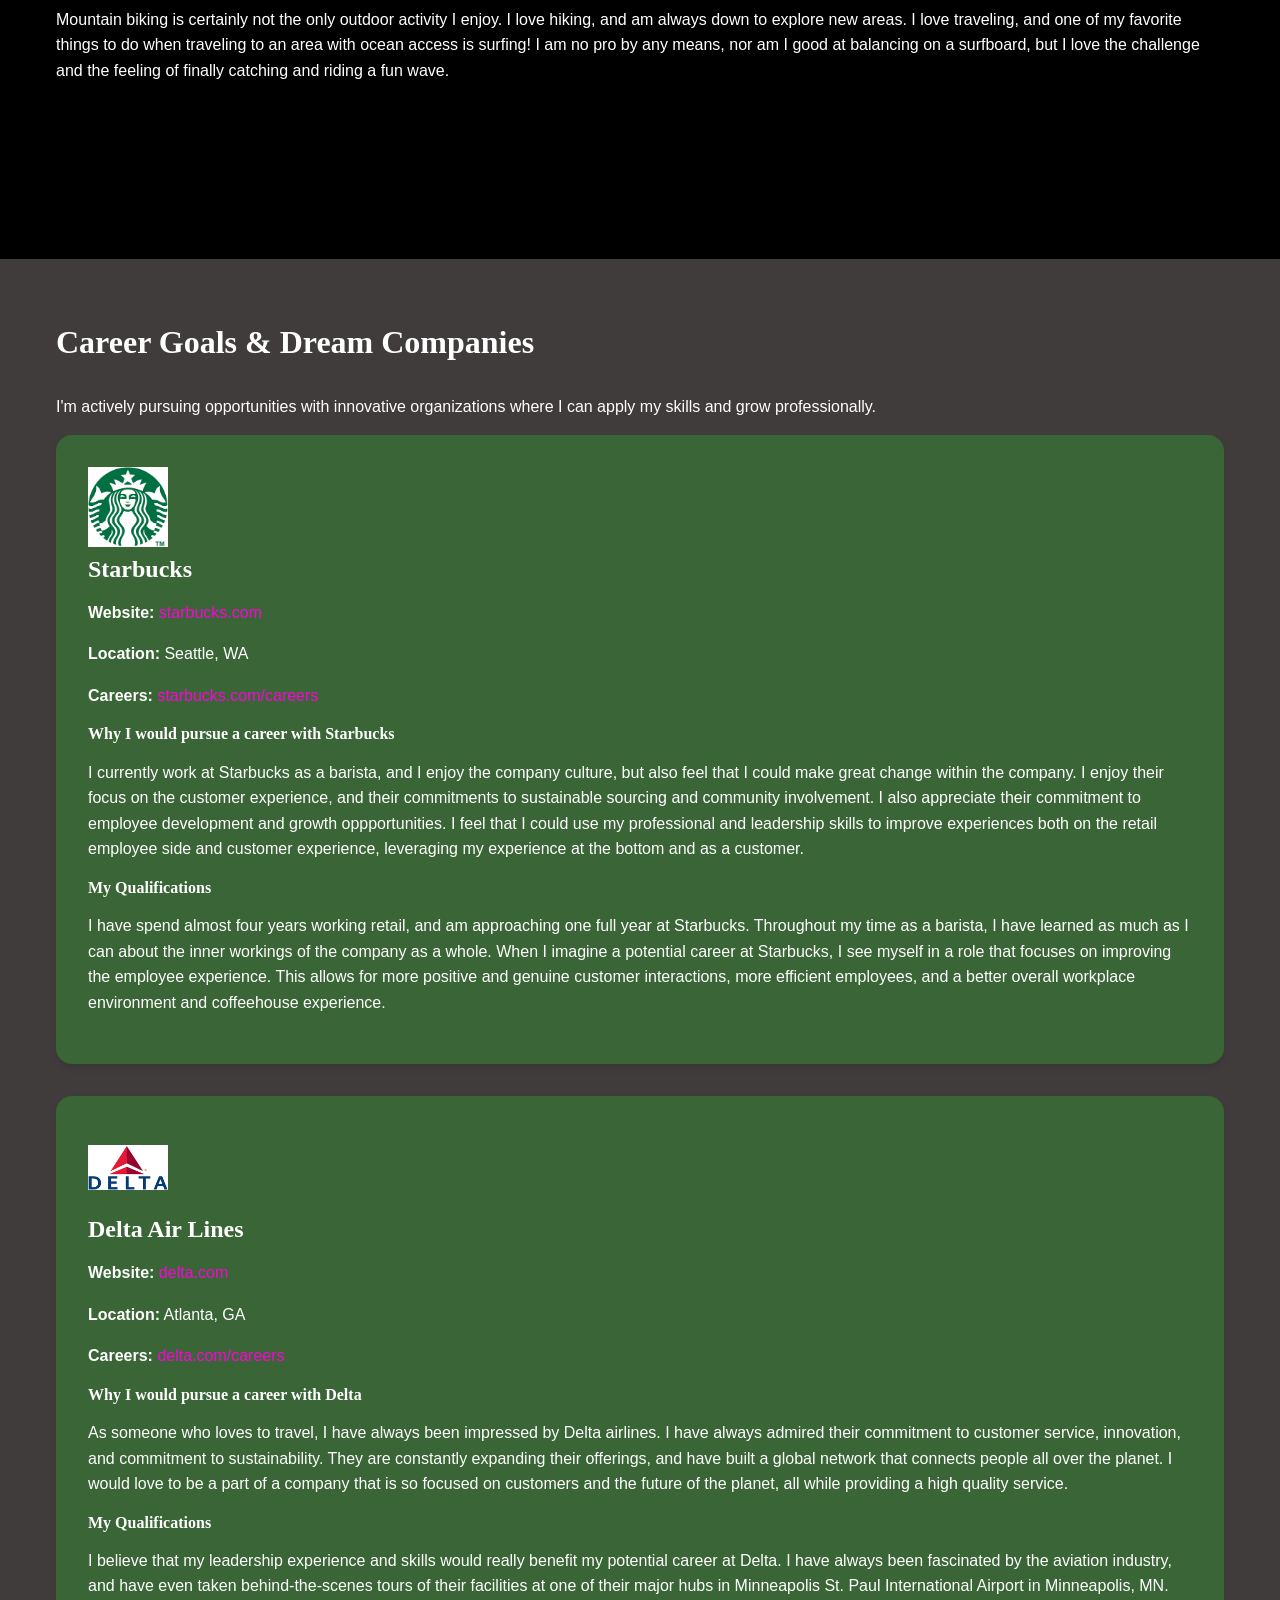
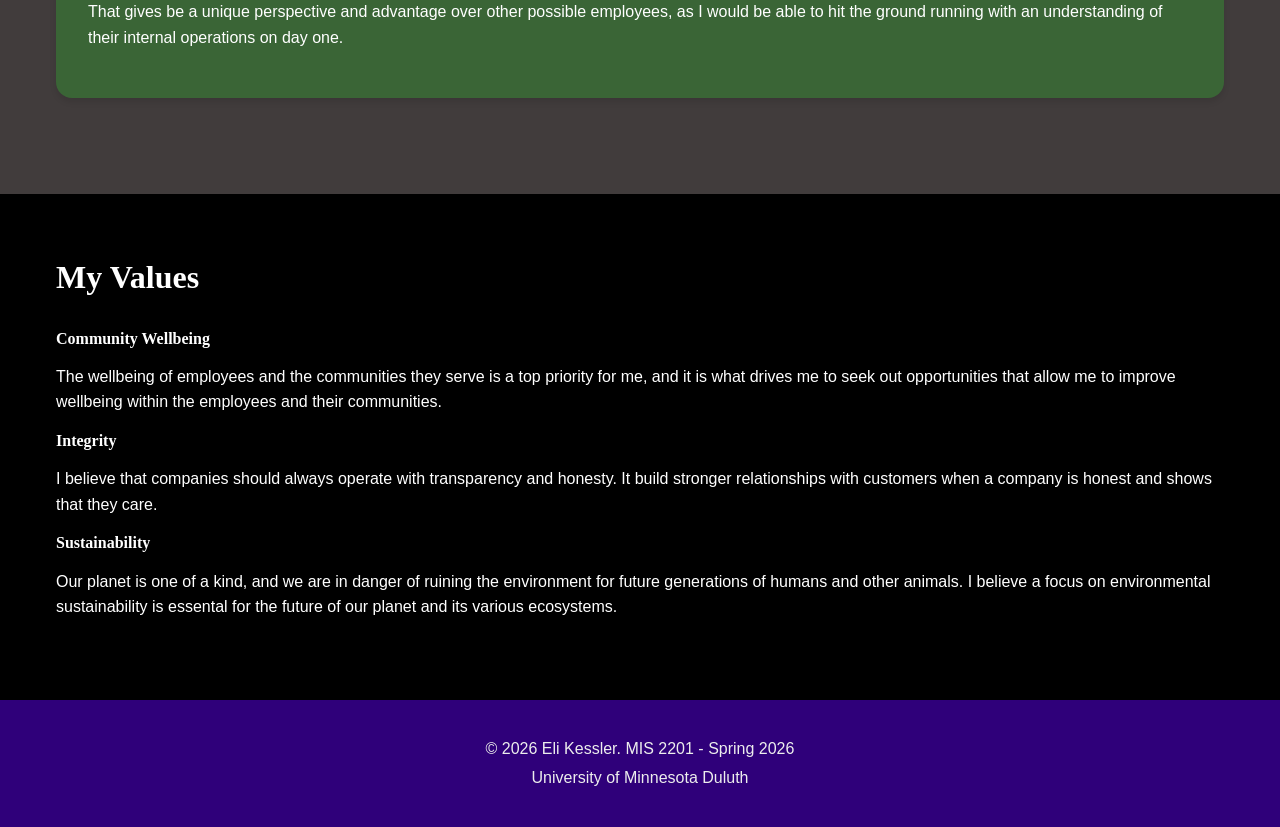
==== commit b72f6d6e: "Fix logo link in about.html" ====
--- a/about.html
+++ b/about.html
@@ -47,7 +47,7 @@
         
         <div class="container">
             <div class="logo">
-                <a href="index.html"> <img src="images/Logo.png" height="50 px"/> Eli Kessler</a>
+                <a href="index.html"> <img src="images/Logo.png" height="50 px"/> </a>
             </div>
             <ul class="nav-menu">
                 <li><a href="index.html">Home</a></li>
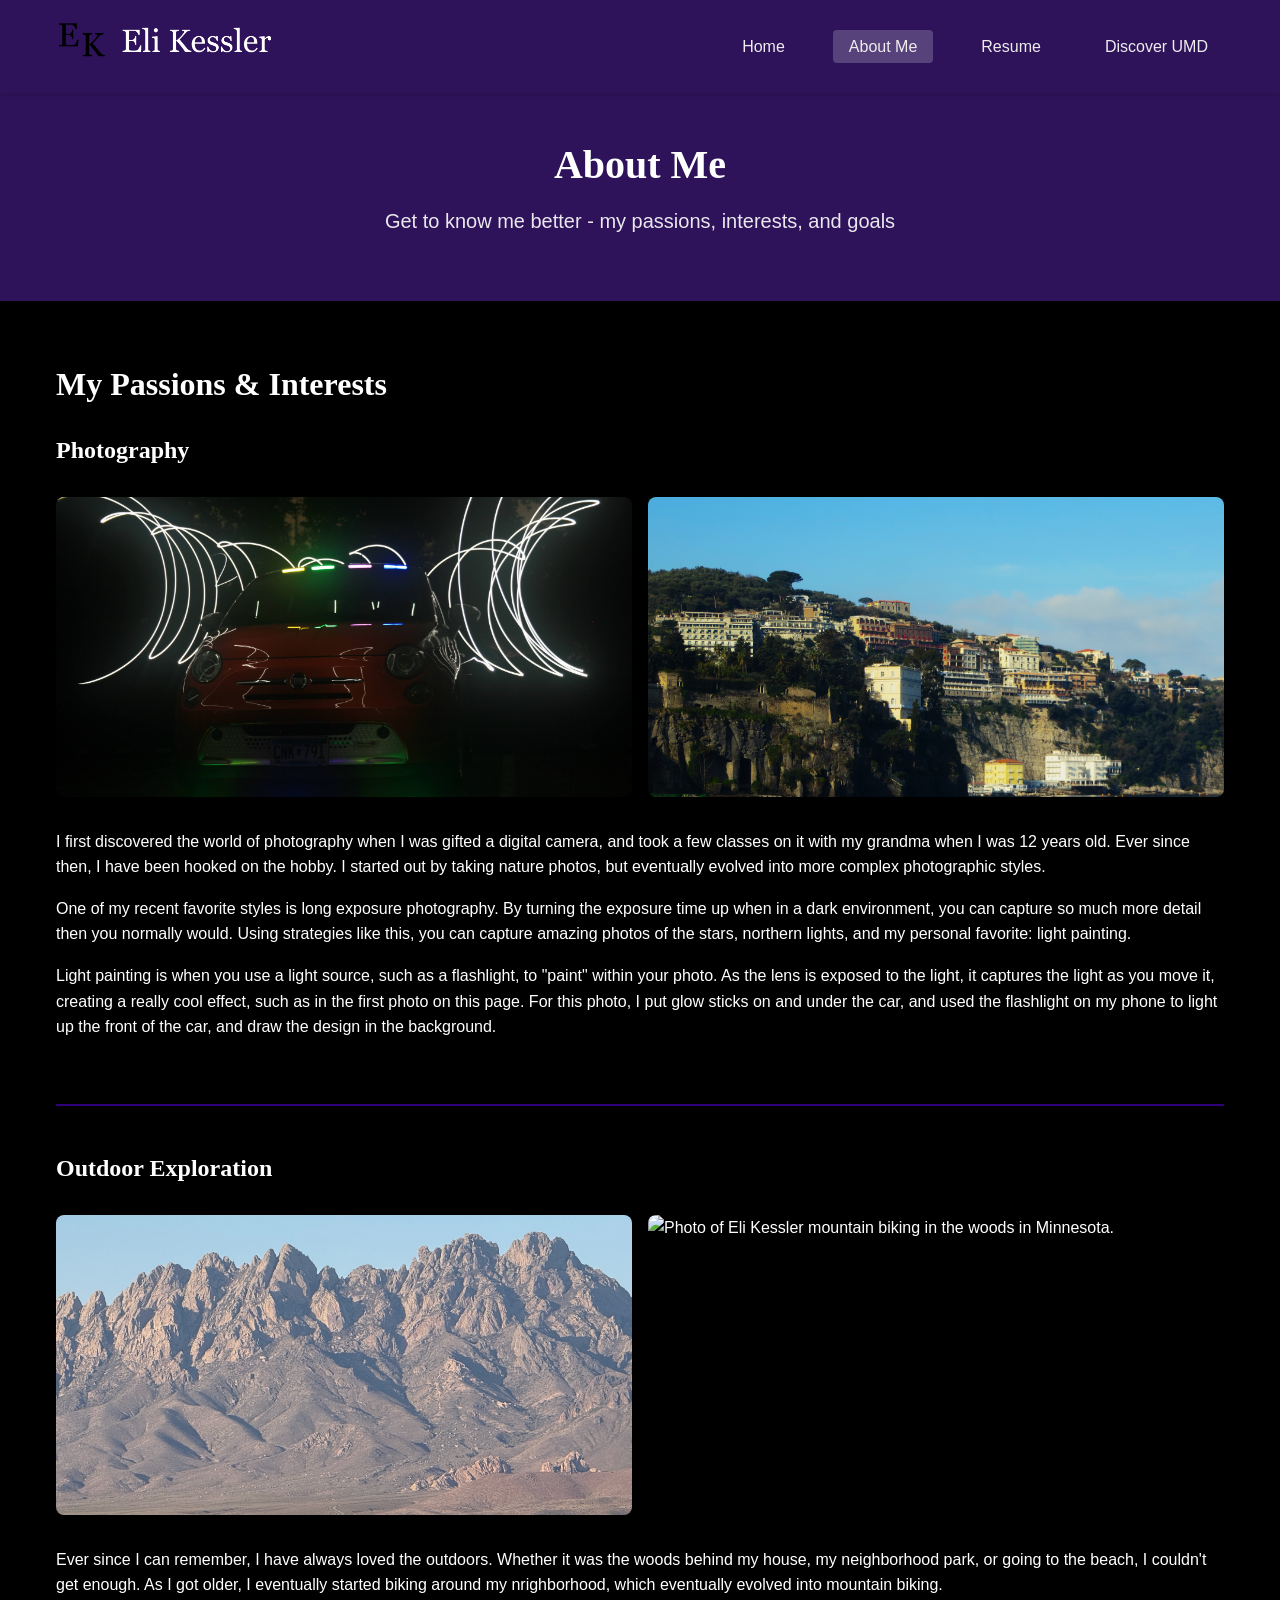
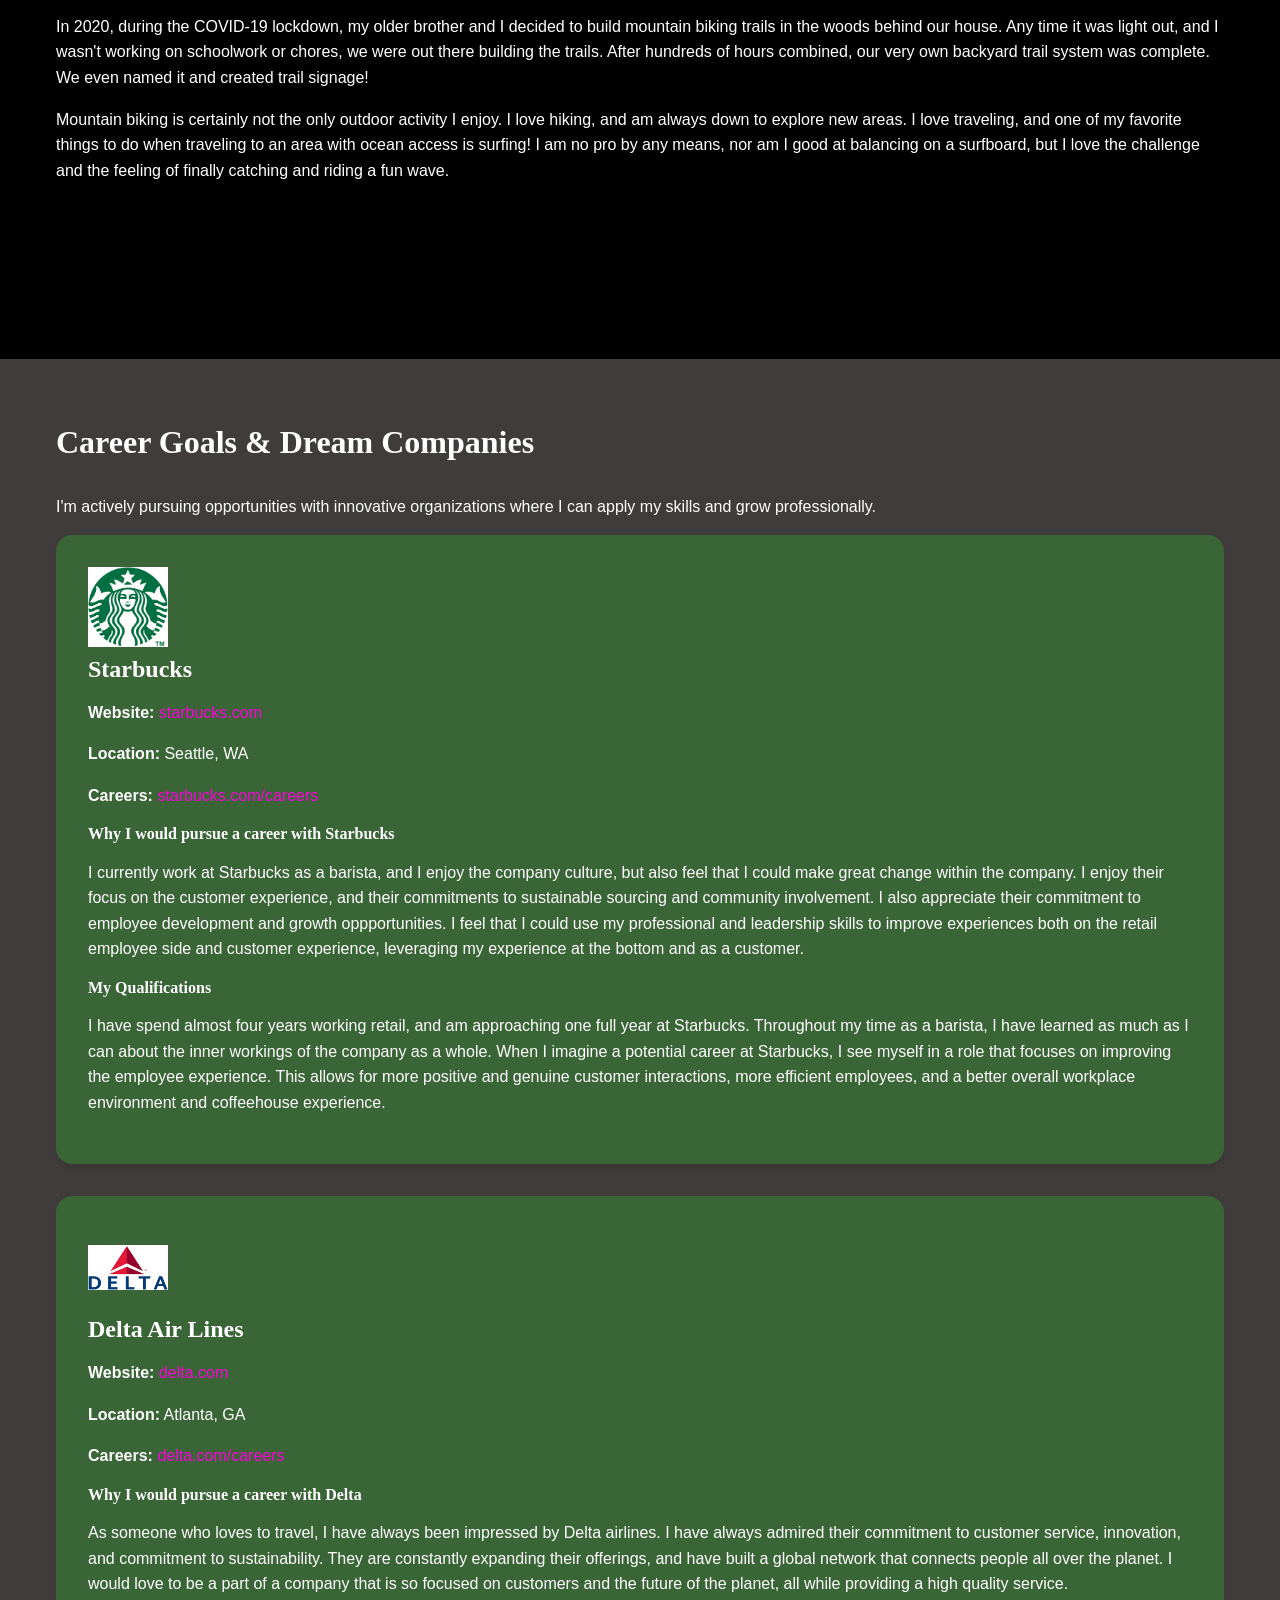
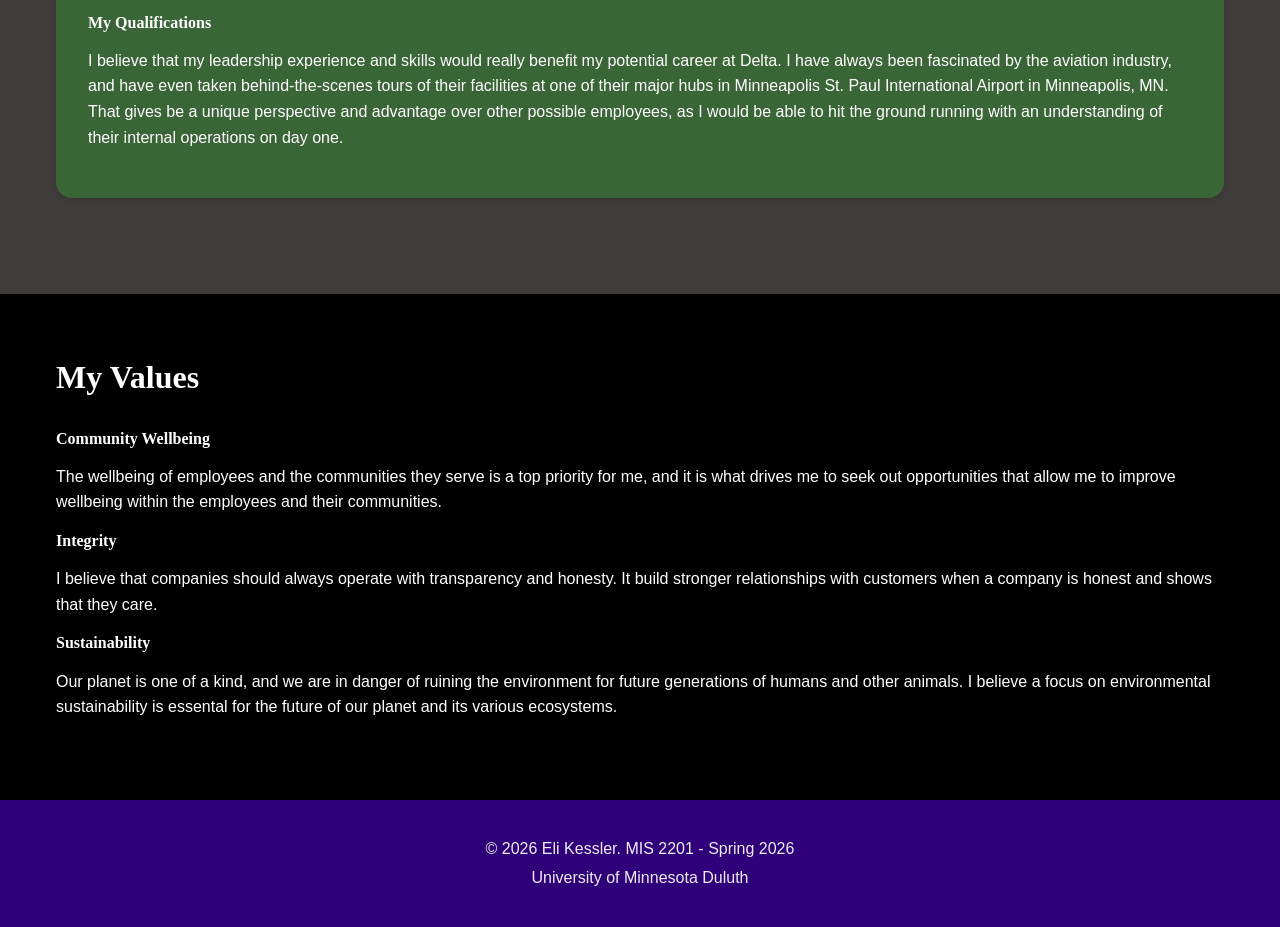
==== commit f458a3b0: "Update about.html" ====
--- a/about.html
+++ b/about.html
@@ -30,7 +30,7 @@
      <link rel="icon" type="image/png" href="images/Favicon.png">
     <meta charset="UTF-8">
     <meta name="viewport" content="width=device-width, initial-scale=1.0">
-    <meta name="description" content="[YOUR NAME] - About Me, hobbies, interests, career goals">
+    <meta name="description" content="Eli Kessler - About Me, hobbies, interests, career goals">
 
     <!-- ACTION REQUIRED: Replace [YOUR NAME] -->
     <title>Eli Kessler - About Me | Personal Portfolio</title>
@@ -168,7 +168,7 @@
                 <div class="hobby-images">
                     <!-- At minimum, you need 1 more image here to meet the "3 images total" requirement -->
                     <img src="images/mountain.jpg" alt="Photo of the organ mountains in New Mexico taken by Eli Kessler.">
-                    <img src="images/Bike.JPG" alt="Photo of Eli Kessler mountain biking in the woods in Minnesota.">
+                    <img src="images/Bike2.JPG" alt="Photo of Eli Kessler mountain biking in the woods in Minnesota.">
                     <!-- ^^^ REPLACE with YOUR hobby image -->
 
                     <!-- Optional: More images for this hobby -->
--- a/css/style.css
+++ b/css/style.css
@@ -113,6 +113,7 @@
     /* Light gray */
     --border-color: #2f007a;
     /* Border gray */
+    --link-hover: #c27ba0;
 
     /* Fonts */
     --font-primary: 'Georgia', Tahoma, Geneva, Verdana, sans-serif;
@@ -197,7 +198,7 @@
 }
 
 a:hover {
-    color: var(--primary-color);
+    color: var(--accent-color);
     text-decoration: underline;
 }
 
@@ -399,7 +400,7 @@
 
 .hobby-card img {
     width: 100%;
-    height: 200px;
+    height: 300px;
     object-fit: cover;
     border-radius: var(--radius-md);
     margin-bottom: var(--spacing-sm);
@@ -530,14 +531,14 @@
 
 .hobby-images {
     display: grid;
-    grid-template-columns: repeat(auto-fit, minmax(250px, 1fr));
+    grid-template-columns: repeat(auto-fit, minmax(300px, 1fr));
     gap: var(--spacing-sm);
     margin: var(--spacing-md) 0;
 }
 
 .hobby-images img {
     width: 100%;
-    height: 250px;
+    height: 300px;
     object-fit: cover;
     border-radius: var(--radius-md);
 }
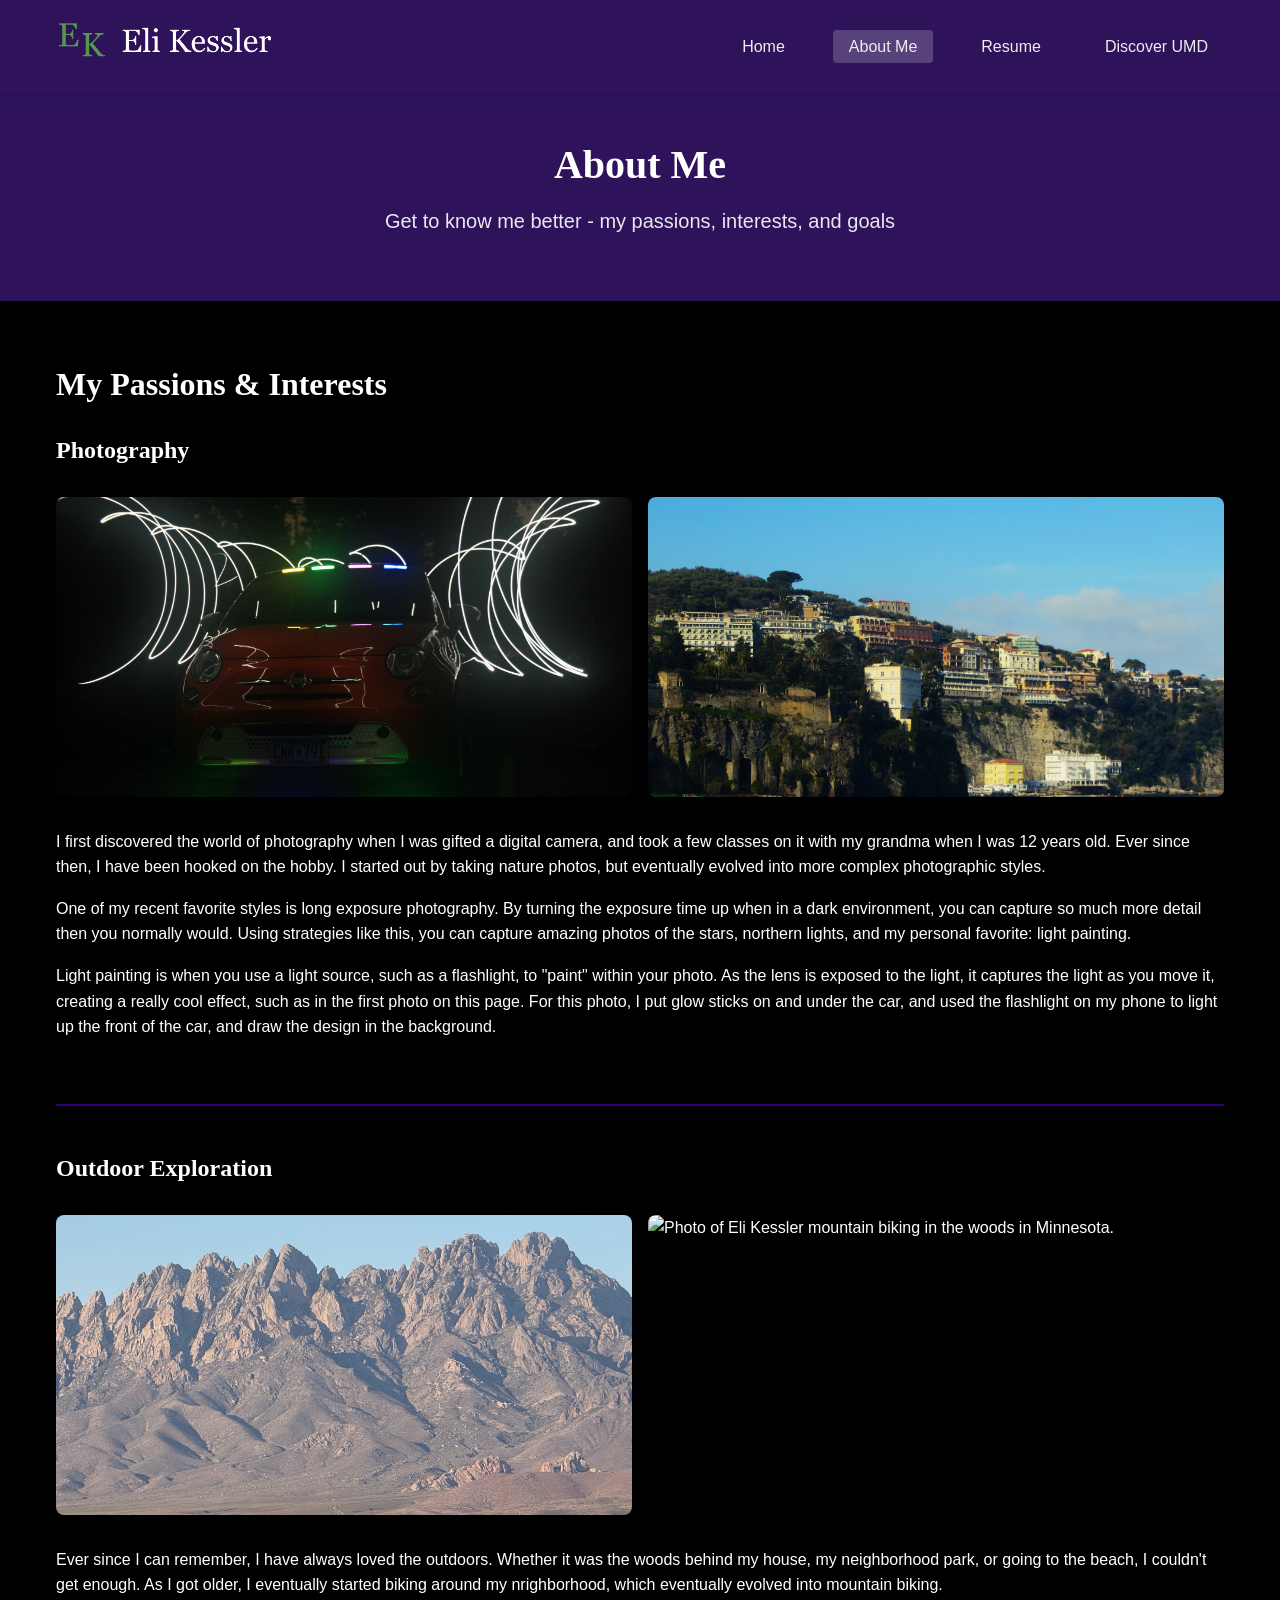
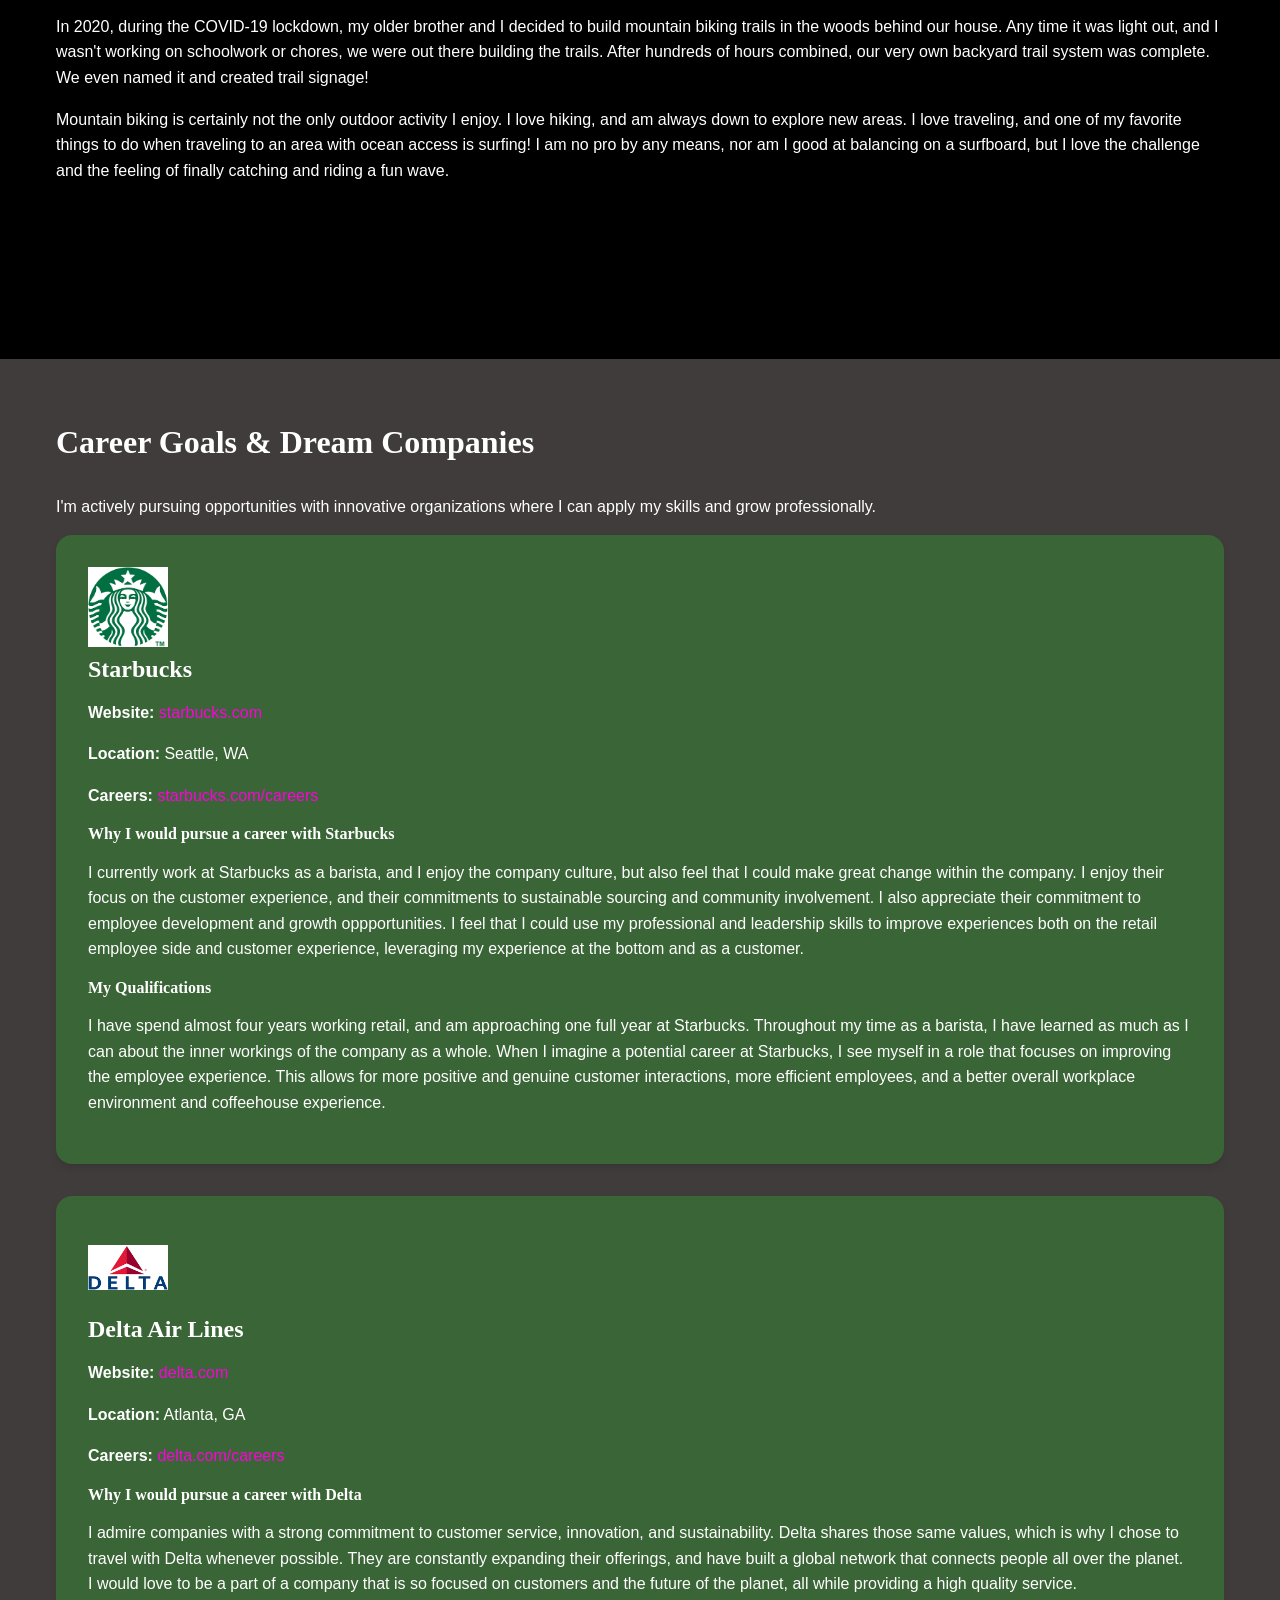
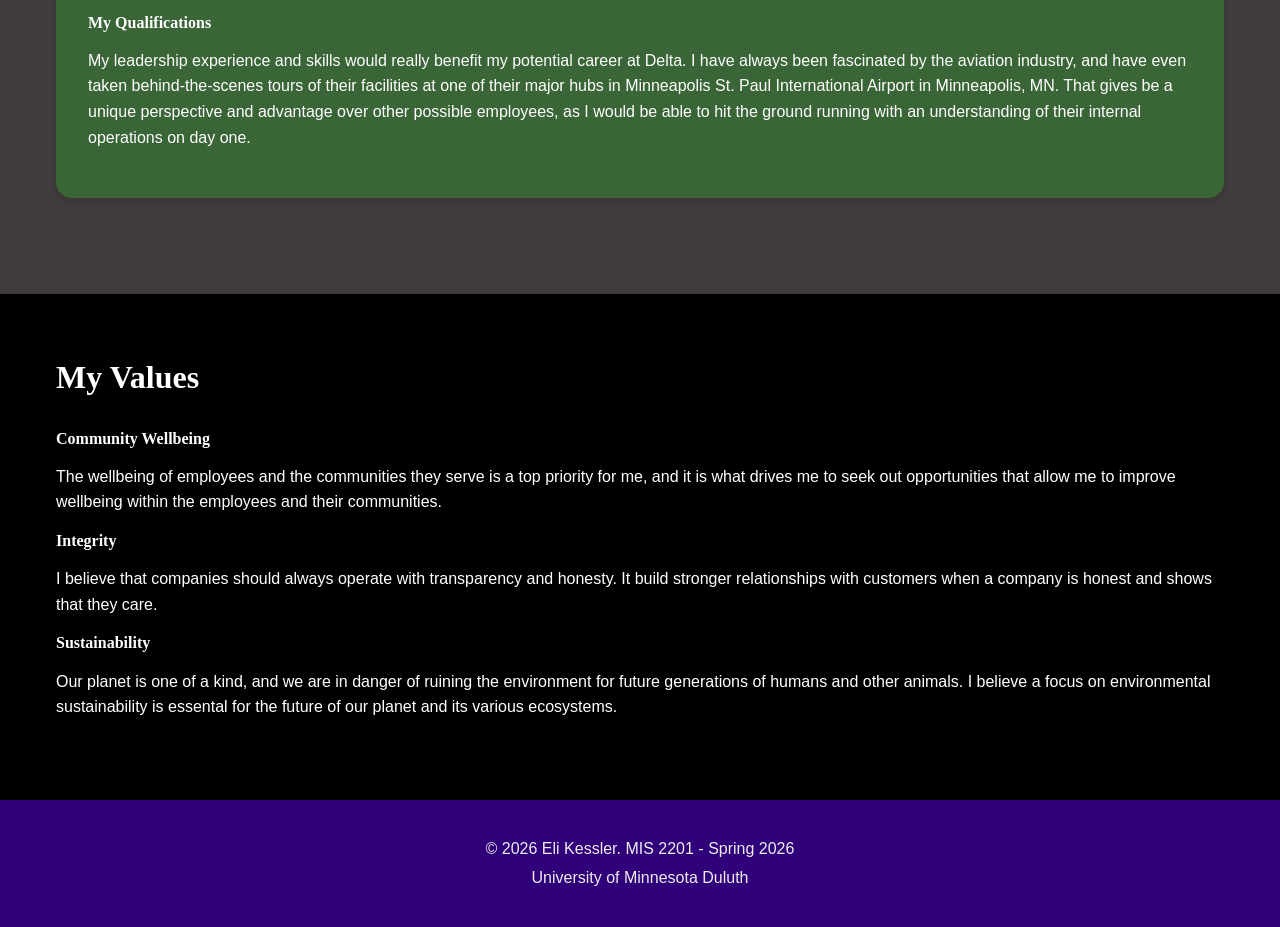
==== commit 1b1615c8: "Update about.html" ====
--- a/about.html
+++ b/about.html
@@ -326,14 +326,14 @@
                     <div class="why-interested">
                         <h4>Why I would pursue a career with Delta</h4>
                         <p>
-                            As someone who loves to travel, I have always been impressed by Delta airlines. I have always admired their commitment to customer service, innovation, and commitment to sustainability. They are constantly expanding their offerings, and have built a global network that connects people all over the planet. I would love to be a part of a company that is so focused on customers and the future of the planet, all while providing a high quality service.
+                           I admire companies with a strong commitment to customer service, innovation, and sustainability. Delta shares those same values, which is why I chose to travel with Delta whenever possible. They are constantly expanding their offerings, and have built a global network that connects people all over the planet. I would love to be a part of a company that is so focused on customers and the future of the planet, all while providing a high quality service.
                         </p>
                     </div>
 
                     <div class="qualifications">
                         <h4>My Qualifications</h4>
                         <p>
-                            I believe that my leadership experience and skills would really benefit my potential career at Delta. I have always been fascinated by the aviation industry, and have even taken behind-the-scenes tours of their facilities at one of their major hubs in Minneapolis St. Paul International Airport in Minneapolis, MN. That gives be a unique perspective and advantage over other possible employees, as I would be able to hit the ground running with an understanding of their internal operations on day one.
+                            My leadership experience and skills would really benefit my potential career at Delta. I have always been fascinated by the aviation industry, and have even taken behind-the-scenes tours of their facilities at one of their major hubs in Minneapolis St. Paul International Airport in Minneapolis, MN. That gives be a unique perspective and advantage over other possible employees, as I would be able to hit the ground running with an understanding of their internal operations on day one.
                         </p>
                     </div>
                 </div>
--- a/css/style.css
+++ b/css/style.css
@@ -337,7 +337,7 @@
 }
 
 .btn-primary:hover {
-    background-color: #e6b800;
+    background-color: var(--primary-color);
     text-decoration: none;
     transform: translateY(-2px);
     box-shadow: var(--shadow-lg);
@@ -355,14 +355,15 @@
 }
 
 .btn-download {
-    background-color: var(--accent-color);
+    background-color: var(--primary-color);
     color: white;
     margin-top: var(--spacing-sm);
 }
 
 .btn-download:hover {
-    background-color: #e6b800;
+    background-color: var(--primary-color);
     text-decoration: none;
+    border: 2px solid #007bff;
 }
 
 /* ===== GRIDS ===== */
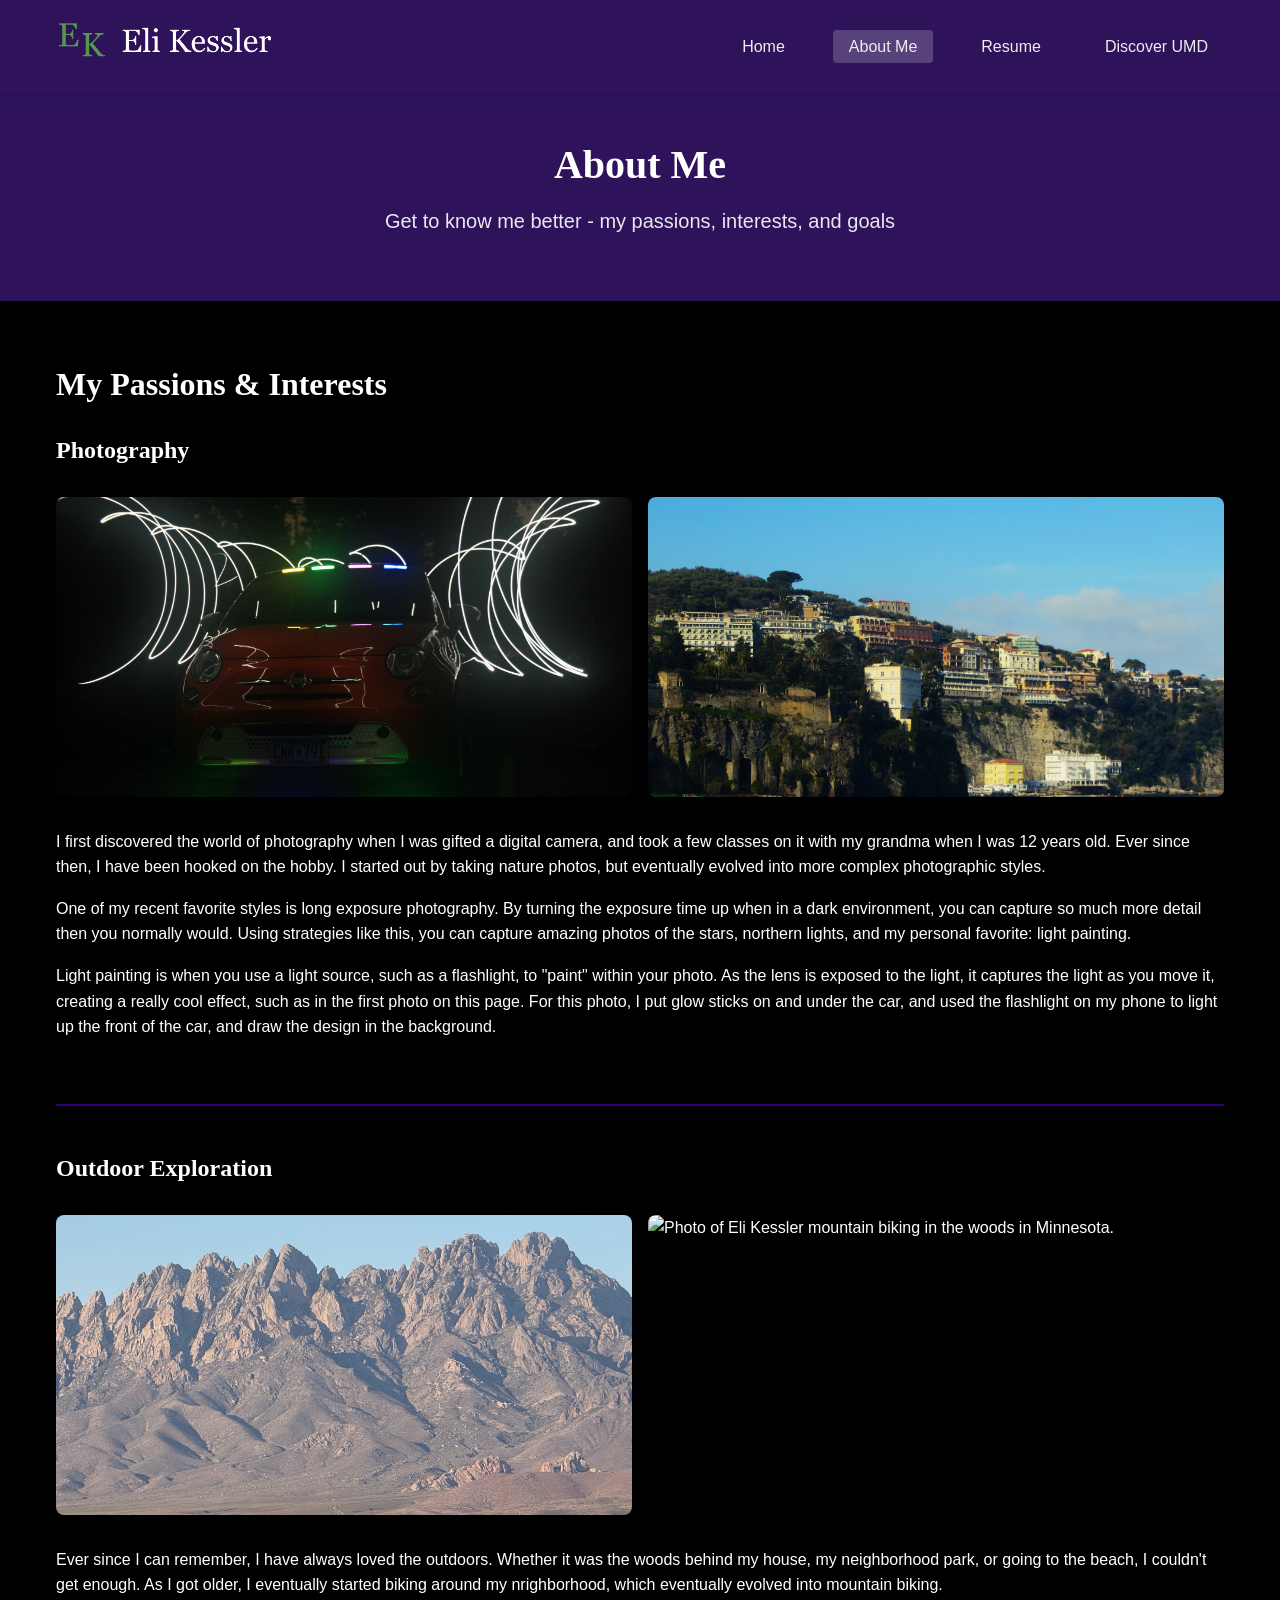
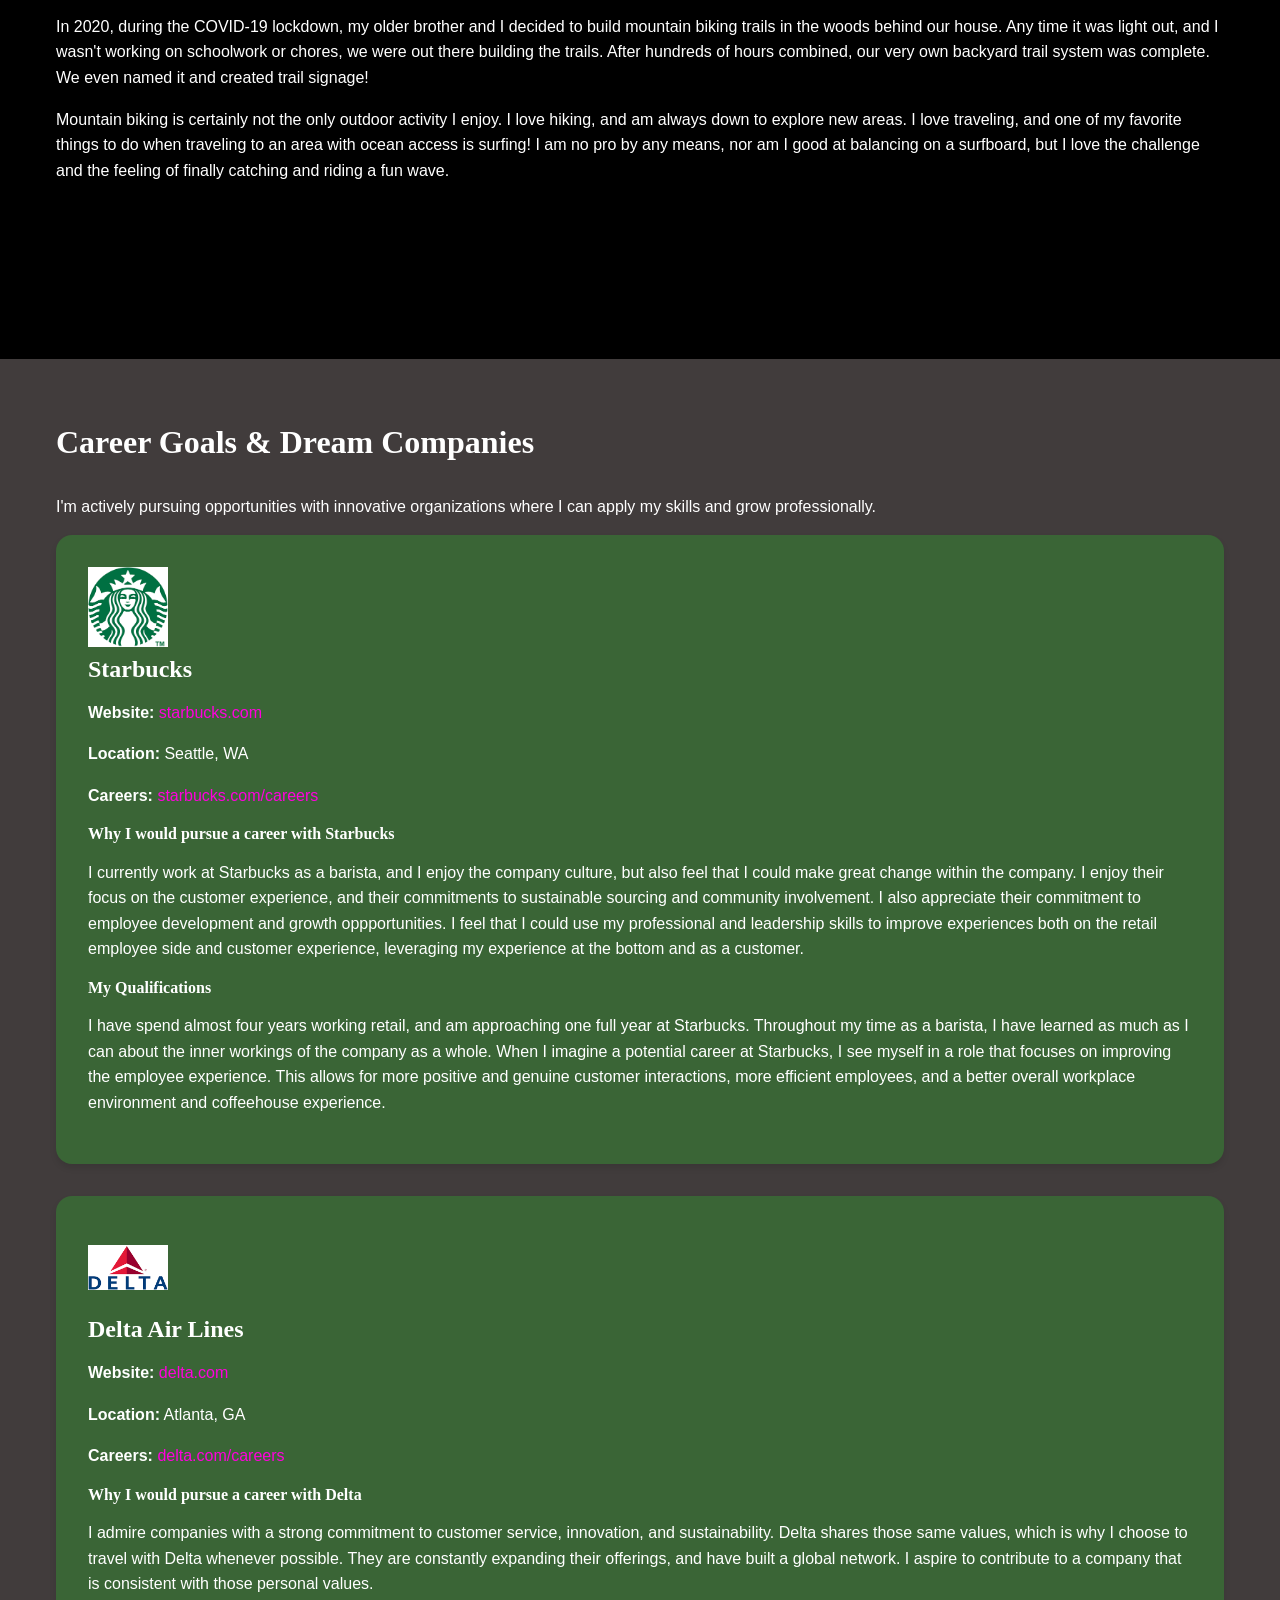
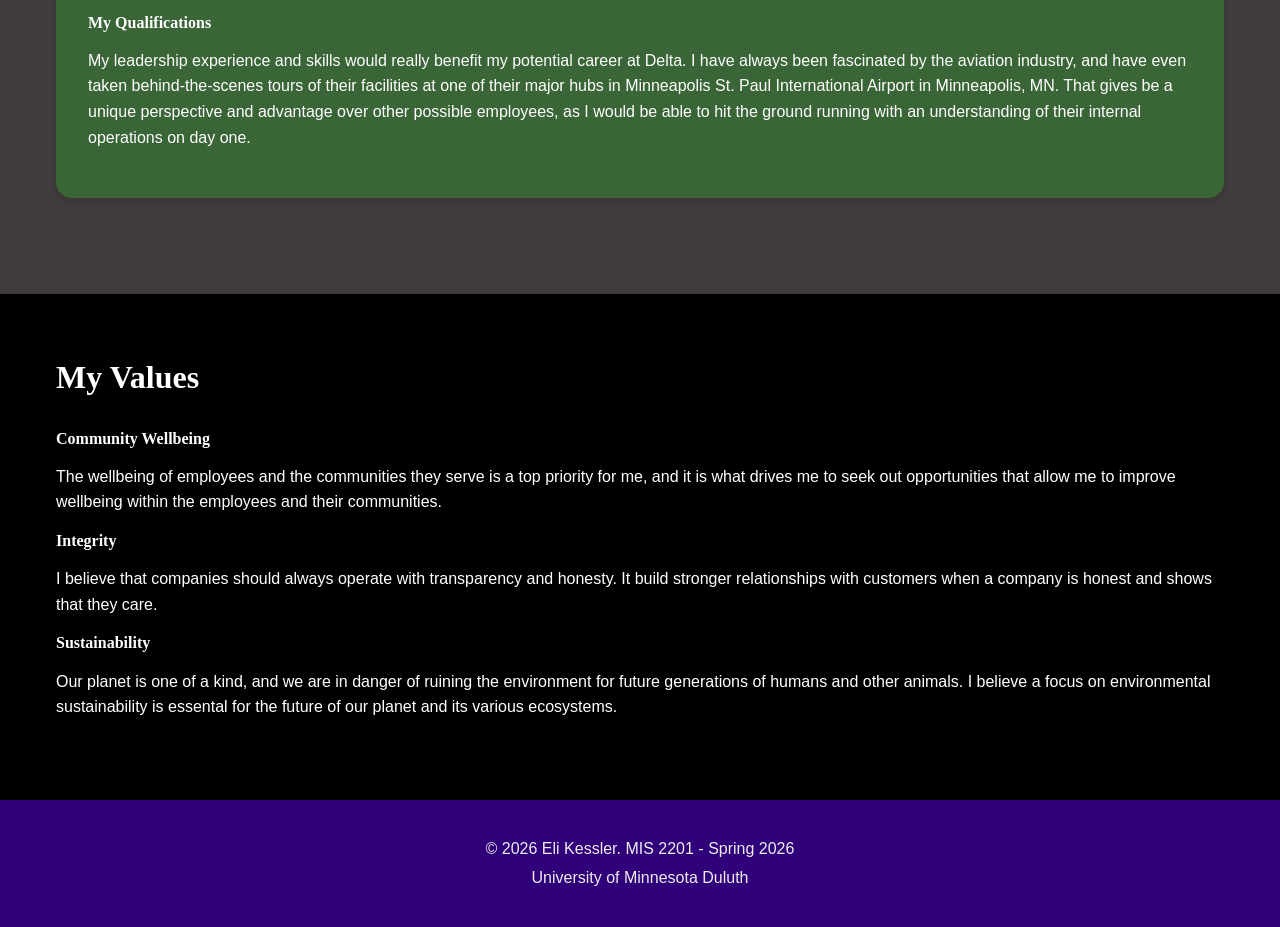
==== commit 2538e4ae: "Update about.html" ====
--- a/about.html
+++ b/about.html
@@ -326,7 +326,7 @@
                     <div class="why-interested">
                         <h4>Why I would pursue a career with Delta</h4>
                         <p>
-                           I admire companies with a strong commitment to customer service, innovation, and sustainability. Delta shares those same values, which is why I chose to travel with Delta whenever possible. They are constantly expanding their offerings, and have built a global network that connects people all over the planet. I would love to be a part of a company that is so focused on customers and the future of the planet, all while providing a high quality service.
+                           I admire companies with a strong commitment to customer service, innovation, and sustainability. Delta shares those same values, which is why I choose to travel with Delta whenever possible. They are constantly expanding their offerings, and have built a global network. I aspire to contribute to a company that is consistent with those personal values.
                         </p>
                     </div>
 
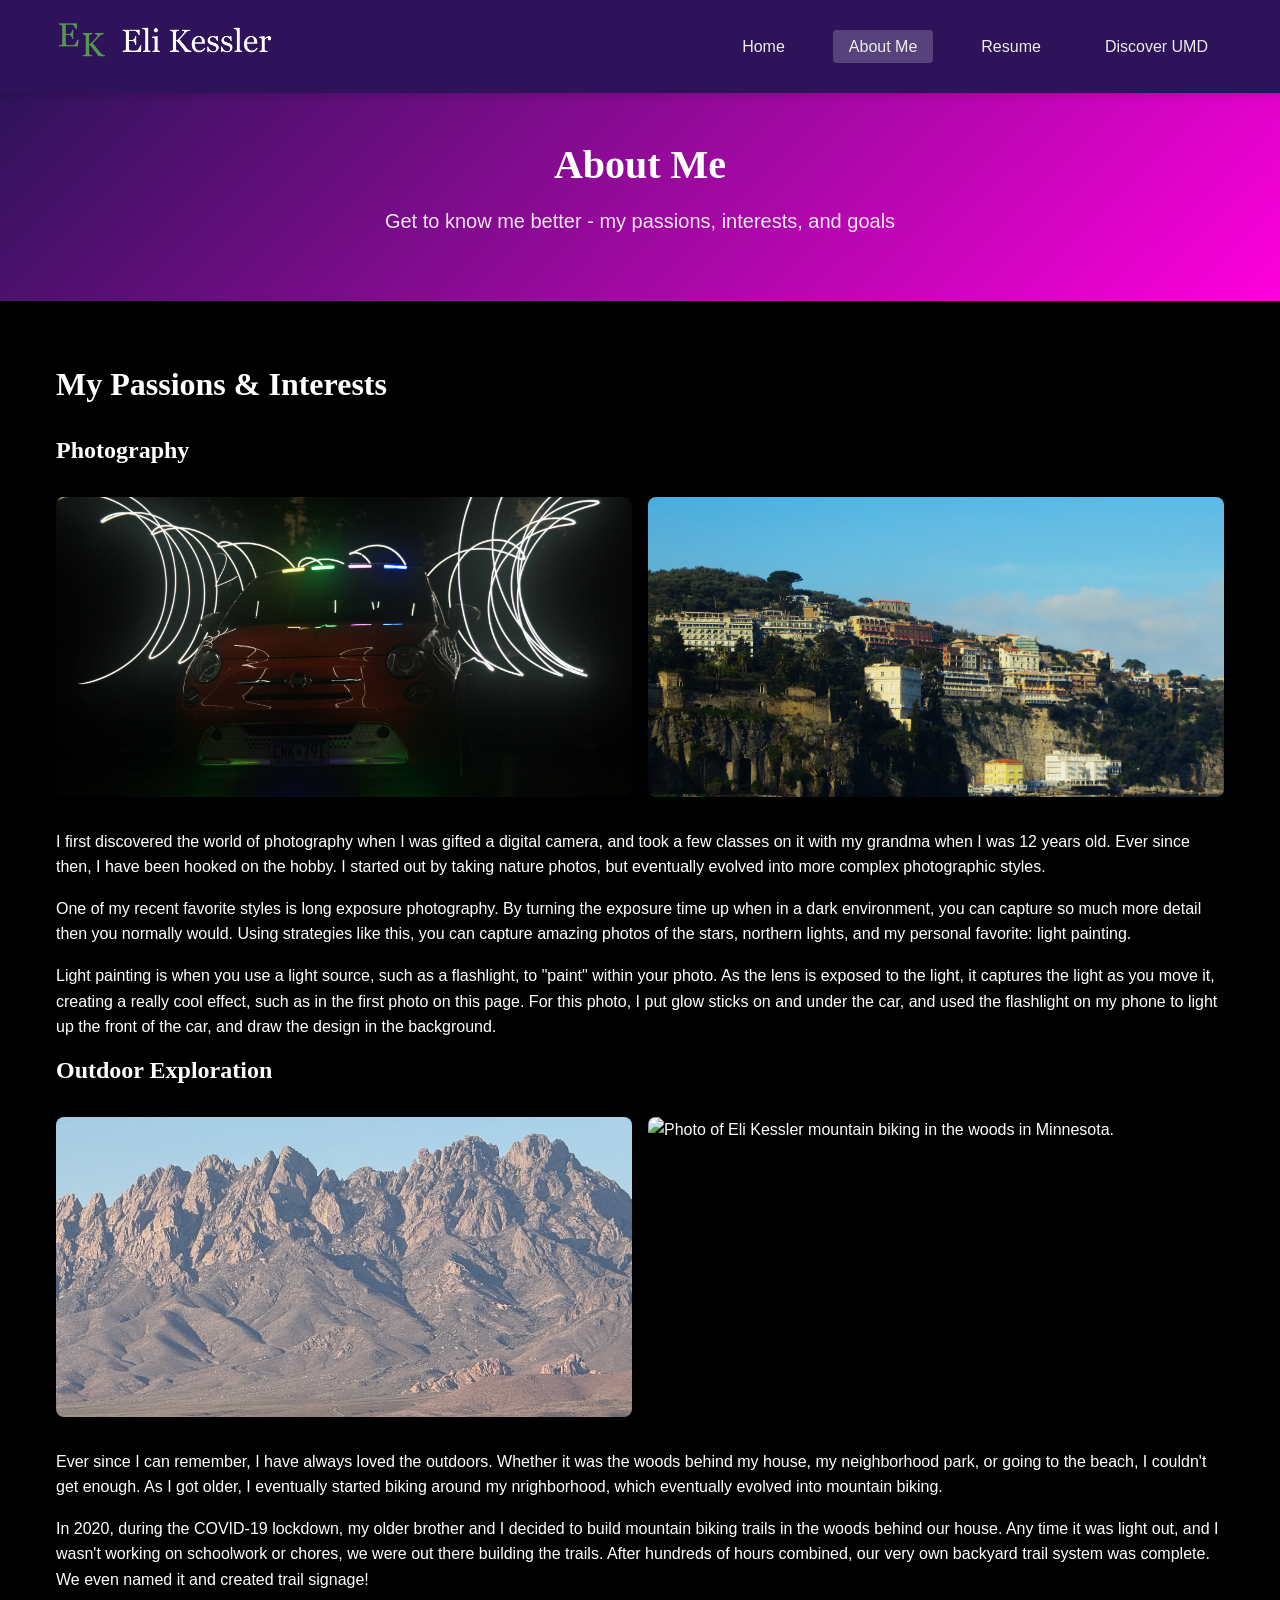
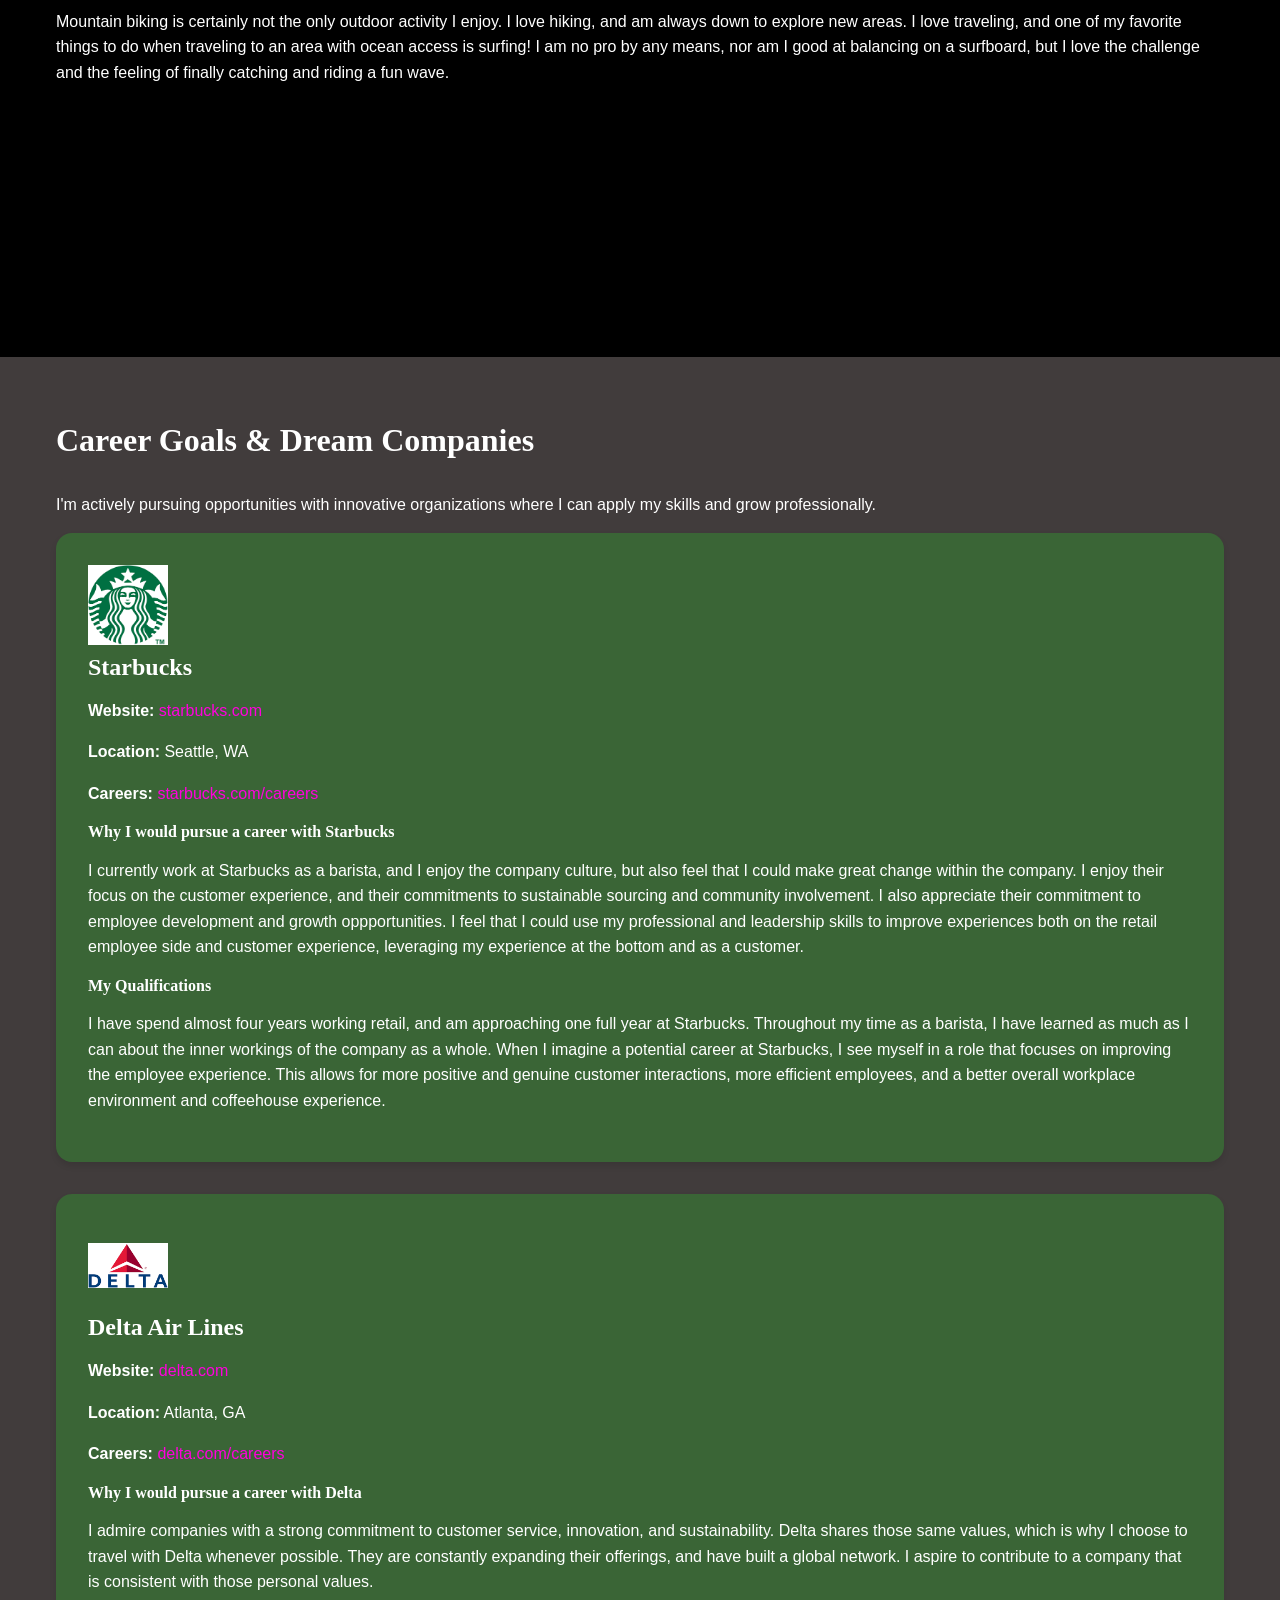
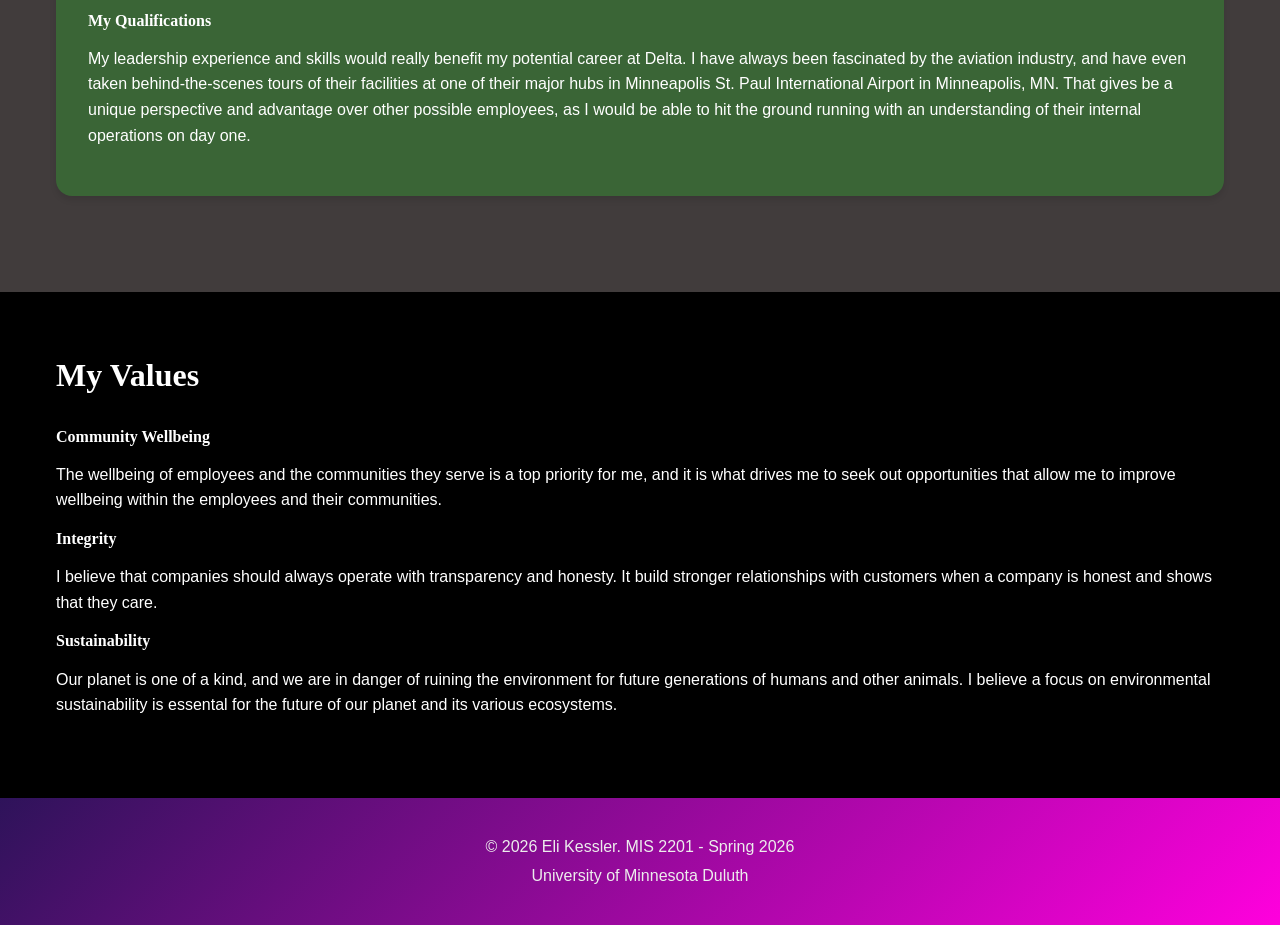
==== commit db9d2710: "Update about.html" ====
--- a/about.html
+++ b/about.html
@@ -123,10 +123,9 @@
                     <!-- Image 2 for Hobby #1 (Optional but recommended) -->
                     <img src="images/Italy.JPG" alt="Photo of a hillside in Italy taken by Eli Kessler.">
                     <!-- ^^^ OPTIONAL: Delete this if you only have 1 image for this hobby
-                         But remember: you need 3 total images across BOTH hobbies
-                     -->
-                </div>
-
+                         But remember: you need 3 total images across BOTH hobbies-->
+
+                </div>
                 <!-- DETAILED STORY - ACTION REQUIRED -->
                 <div class="hobby-story">
                     <p>
@@ -156,8 +155,7 @@
                          tech skills with photography by developing apps for photographers or starting a 
                          photography business specializing in corporate headshots.
                      -->
-                </div>
-            </div>
+                
 
             <!-- =================================================================
                  HOBBY #2 DETAILED - ACTION REQUIRED
--- a/css/style.css
+++ b/css/style.css
@@ -304,7 +304,7 @@
 }
 
 .page-header {
-    background-color: var(--primary-color);
+     background: linear-gradient(135deg, var(--primary-color) 0%, var(--accent-color) 100%);
     color: white;
     padding: var(--spacing-lg) 0;
     text-align: center;
@@ -358,12 +358,13 @@
     background-color: var(--primary-color);
     color: white;
     margin-top: var(--spacing-sm);
+  
 }
 
 .btn-download:hover {
     background-color: var(--primary-color);
     text-decoration: none;
-    border: 2px solid #007bff;
+    
 }
 
 /* ===== GRIDS ===== */
@@ -568,8 +569,7 @@
 .cta {
     text-align: center;
     padding: var(--spacing-xl) 0;
-    background: linear-gradient(135deg, var(--primary-color) 0%, var(--accent-color) 100%);
-    color: white;
+    background-color: var(--primary-color);
 }
 
 .cta h2,
@@ -586,7 +586,7 @@
 
 /* ===== FOOTER ===== */
 footer {
-    background-color: #2f007a;;
+      background: linear-gradient(135deg, var(--primary-color) 0%, var(--accent-color) 100%);
     color: #ededed;
     text-align: center;
     padding: var(--spacing-md) 0;
